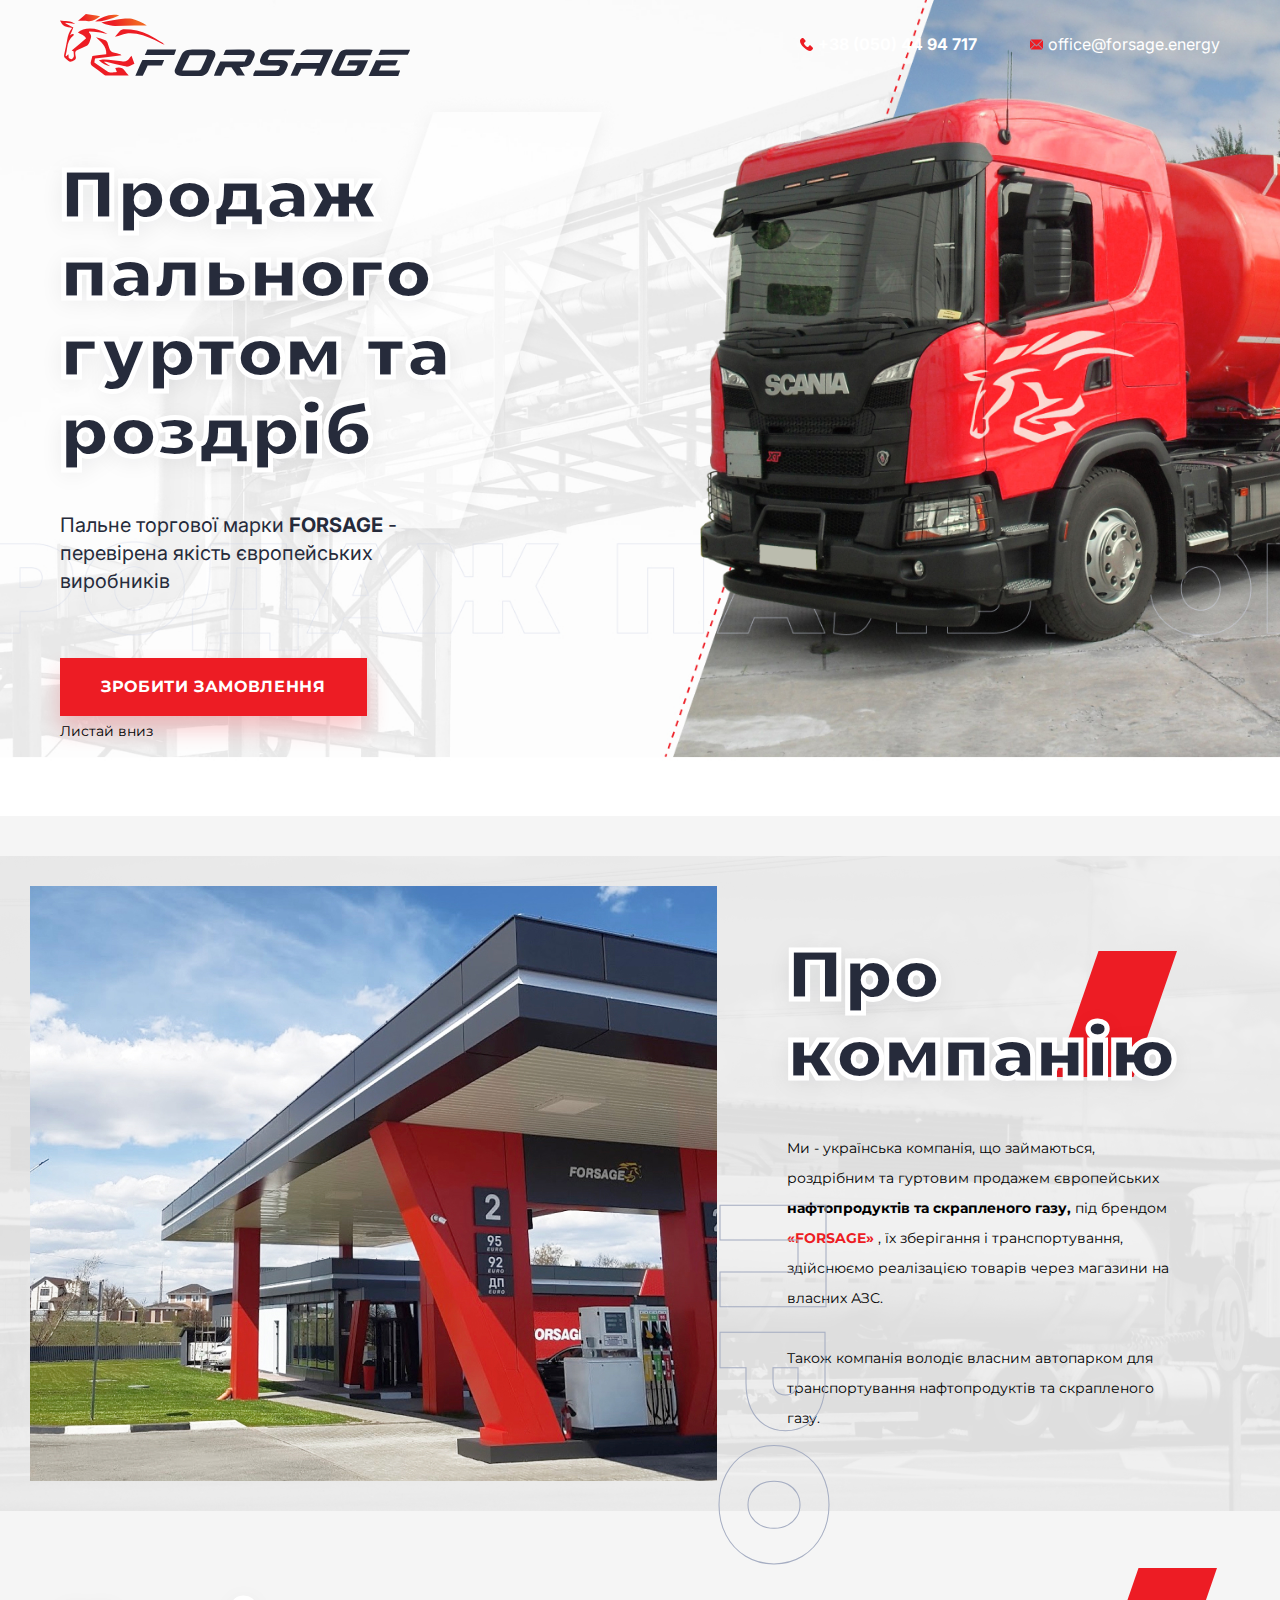
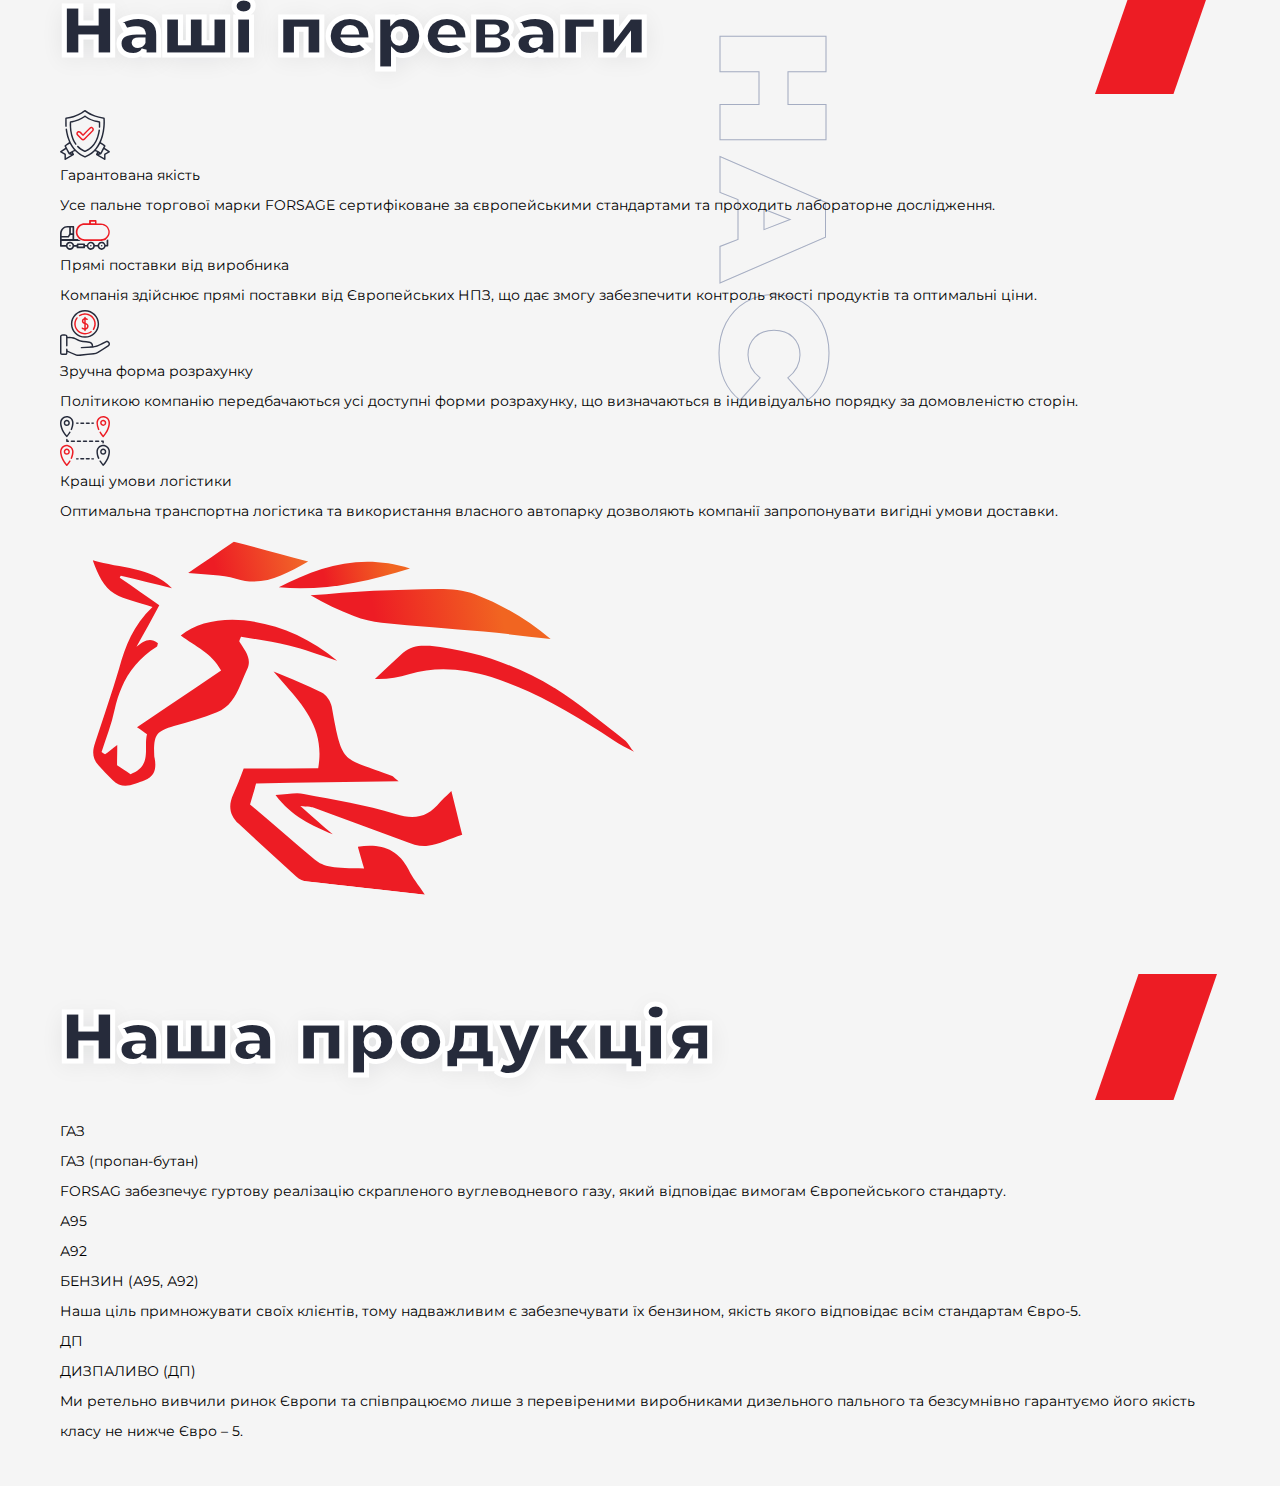
==== preview/index.html @ 4a0c0d61 "git init" ====
<!doctype html>
<html lang="en">
<head>
	<meta charset="UTF-8">
<title>title</title>
<meta name="robots" content="noindex, nofollow">
<meta name="viewport" content="width=device-width, user-scalable=no, initial-scale=1.0, maximum-scale=1.0, minimum-scale=1.0">
<meta http-equiv="X-UA-Compatible" content="ie=edge">
<!-- Chrome, Firefox OS and Opera -->
<meta name="theme-color" content="#000">
<!-- Windows Phone -->
<meta name="msapplication-navbutton-color" content="#000">
<!-- iOS Safari -->
<meta name="apple-mobile-web-app-status-bar-style" content="#000">
<link href="https://fonts.googleapis.com/css2?family=Inter:wght@400;500;700&family=Montserrat:ital,wght@0,300;0,400;0,500;0,600;0,700;0,800;0,900;1,300;1,400;1,500;1,600;1,700;1,800;1,900&display=swap" rel="stylesheet">

<link rel="stylesheet" href="../static/css/slick.min.css">
<link rel="stylesheet" href="../static/css/index.css">

<link rel="shortcut icon" href="../static/images/general/favicon.ico"/>

</head>
<body class="home">
<!--page-wrapper-->
<div class="page-wrapper">
	<header class="header wrapper" id="header">
    <div class="container">
        <div class="header-logo">
            <img src="../static/images/general/logo.svg" alt="logo">
        </div>
        <div class="header-contact">
            <a href="tel:+380504494717" class="header-phone" target="_blank">
                <svg class="icon">
                    <use xlink:href="#ic-phone"></use>
                </svg>
                +38 (050) 44 94 717
            </a>
            <a href="mailto:office@forsage.energy" class="header-email" target="_blank">
                <svg class="icon">
                    <use xlink:href="#ic-email"></use>
                </svg>
                office@forsage.energy
            </a>
        </div>
    </div>
</header>
	<!--page-content-->
	<div class="page-content">
		<section class="hero" style="background-image: url('../static/images/general/hero-bg.jpg')">
			<div class="container">
				<div class="hero-title">
					Продаж пального гуртом
					та роздріб
				</div>
				<div class="hero-text">
					Пальне торгової марки <b>FORSAGE</b> - перевірена якість європейських виробників
				</div>
				<div class="hero-link">
					<a href="#" class="btn-primary">Зробити замовлення</a>
				</div>
				<div class="hero-scroll">
					Листай вниз
				</div>
			</div>
<!--			<div class="hero-line">-->
<!--				<span>Продаж пального гуртом</span>-->
<!--				<span>Продаж пального гуртом</span>-->
<!--			</div>-->
		</section>
		<section class="about">
			<div class="container-fluid">
				<div class="title-section dn-d">Про компанію</div>
				<div class="about-wrap" style="background-image: url('../static/images/general/about-bg.png')">
					<div class="about-media">
						<img src="../static/images/general/about-media.jpg" alt="about">
					</div>
					<div class="about-desc">
						<div class="title-section dn-m">Про компанію</div>
						<div class="about-text">
							Ми - українська компанія, що займаються, роздрібним та гуртовим продажем європейських <b>нафтопродуктів та скрапленого газу,</b> під брендом <b style="color: #ED1C24;">«FORSAGE»</b> , їх зберігання і транспортування, здійснюємо реалізацією товарів через магазини на власних АЗС.
							<br>
							<br>
							Також компанія володіє власним автопарком для транспортування нафтопродуктів та скрапленого газу.
						</div>
					</div>
				</div>
				<div class="bg-text">
					Про нас
				</div>
			</div>
		</section>
		<section class="advantages">
			<div class="container">
				<div class="title-section">Наші переваги</div>
				<div class="advantages-wrap">
					<div class="advantages-item">
						<div class="advantages-item__media">
							<img src="../static/images/general/advantages-1.svg" alt="advantages">
						</div>
						<div class="advantages-item__title">Гарантована якість</div>
						<div class="advantages-item__text">Усе пальне торгової марки FORSAGE сертифіковане за європейськими стандартами та проходить лабораторне дослідження.</div>
					</div>
					<div class="advantages-item">
						<div class="advantages-item__media">
							<img src="../static/images/general/advantages-2.svg" alt="advantages">
						</div>
						<div class="advantages-item__title">Прямі поставки від виробника</div>
						<div class="advantages-item__text">Компанія здійснює прямі поставки від Європейських НПЗ, що дає змогу забезпечити контроль якості продуктів та оптимальні ціни.</div>
					</div>
					<div class="advantages-item">
						<div class="advantages-item__media">
							<img src="../static/images/general/advantages-3.svg" alt="advantages">
						</div>
						<div class="advantages-item__title">Зручна форма розрахунку</div>
						<div class="advantages-item__text">Політикою компанію передбачаються усі доступні форми розрахунку, що визначаються в індивідуально порядку за домовленістю сторін.</div>
					</div>
					<div class="advantages-item">
						<div class="advantages-item__media">
							<img src="../static/images/general/advantages-4.svg" alt="advantages">
						</div>
						<div class="advantages-item__title">Кращі умови логістики</div>
						<div class="advantages-item__text">Оптимальна транспортна логістика та використання власного автопарку дозволяють компанії запропонувати вигідні умови доставки.</div>
					</div>
				</div>
				<div class="advantages-bg">
					<img src="../static/images/general/advantages-bg.svg" alt="advantages">
				</div>
			</div>
		</section>
		<section class="product">
			<div class="container">
				<div class="title-section">
					Наша продукція
				</div>
				<div class="product-wrap">
					<div class="product-item">
						<div class="product-item__media">ГАЗ</div>
						<div class="product-item__title">ГАЗ (пропан-бутан)</div>
						<div class="product-item__text">FORSAG забезпечує гуртову реалізацію скрапленого вуглеводневого газу, який відповідає вимогам Європейського стандарту.</div>
					</div>
					<div class="product-item">
						<div class="product-item__media">
							А95 <br>
							А92
						</div>
						<div class="product-item__title">БЕНЗИН (А95, А92)</div>
						<div class="product-item__text">Наша ціль примножувати своїх клієнтів, тому надважливим є забезпечувати їх бензином, якість якого відповідає всім стандартам Євро-5.</div>
					</div>
					<div class="product-item">
						<div class="product-item__media">ДП</div>
						<div class="product-item__title">ДИЗПАЛИВО (ДП)</div>
						<div class="product-item__text">Ми ретельно вивчили ринок Європи та співпрацюємо лише з перевіреними виробниками дизельного пального та безсумнівно гарантуємо його якість класу не нижче Євро – 5.</div>
					</div>
				</div>
			</div>
		</section>
	</div>
	<!--page-content-->
	<footer class="footer" id="footer"></footer>
</div>
<!--end-page-wrapper-->
<div class="hidden">
    <?xml version="1.0" encoding="utf-8"?><svg xmlns="http://www.w3.org/2000/svg" xmlns:xlink="http://www.w3.org/1999/xlink"><symbol viewBox="0 0 14 11" id="ic-check" xmlns="http://www.w3.org/2000/svg"><path d="M1 6.674L4.238 10 13 1"/></symbol><symbol viewBox="0 0 11 7" id="ic-down-arrow" xmlns="http://www.w3.org/2000/svg"><path d="M1 1l4.5 4.5L10 1"/></symbol><symbol viewBox="0 0 13 13" id="ic-email" xmlns="http://www.w3.org/2000/svg"><path d="M11.857 1.549H1.143c-.176 0-.341.043-.49.114l5.822 5.822L7.779 6.23l4.568-4.568a1.13 1.13 0 00-.49-.114zm1.029.653L8.587 6.5l4.299 4.298a1.15 1.15 0 00.114-.49V2.691c0-.176-.043-.34-.114-.49zm-12.771 0a1.13 1.13 0 00-.115.49v7.616c0 .176.043.34.114.49L4.413 6.5.115 2.202z"/><path d="M8.049 7.038L6.744 8.293a.38.38 0 01-.539 0L4.951 7.038.653 11.336c.149.072.314.115.49.115h10.714c.176 0 .341-.043.49-.115L8.049 7.038z"/></symbol><symbol viewBox="0 0 30 16" id="ic-left" xmlns="http://www.w3.org/2000/svg"><path d="M28.31 9a1 1 0 100-2v2zM.293 7.293a1 1 0 000 1.414l6.364 6.364a1 1 0 001.414-1.414L2.414 8l5.657-5.657A1 1 0 006.657.93L.293 7.293zM28.31 7H1v2h27.31V7z"/></symbol><symbol viewBox="0 0 13 13" id="ic-phone" xmlns="http://www.w3.org/2000/svg"><g clip-path="url(#eclip0_1_409)"><path d="M12.646 9.54l-1.814-1.814c-.648-.648-1.75-.388-2.009.454-.194.583-.842.907-1.425.777-1.296-.324-3.045-2.008-3.37-3.369-.194-.583.195-1.231.778-1.425.843-.26 1.102-1.361.454-2.009L3.446.34c-.519-.454-1.296-.454-1.75 0L.466 1.57C-.767 2.867.594 6.301 3.64 9.346s6.48 4.47 7.775 3.175l1.231-1.231c.454-.518.454-1.296 0-1.75z"/></g><defs><clipPath id="eclip0_1_409"><path d="M0 0h13v13H0z"/></clipPath></defs></symbol><symbol viewBox="0 0 30 16" id="ic-right" xmlns="http://www.w3.org/2000/svg"><path d="M1.69 9a1 1 0 110-2v2zm28.017-1.707a1 1 0 010 1.414l-6.364 6.364a1 1 0 01-1.414-1.414L27.586 8l-5.657-5.657A1 1 0 0123.343.93l6.364 6.364zM1.69 7H29v2H1.69V7z"/></symbol><symbol viewBox="0 0 37 12" id="ic-right-arrow" xmlns="http://www.w3.org/2000/svg"><path d="M1.31 6.75a.75.75 0 010-1.5v1.5zm34.53-1.28a.75.75 0 010 1.06l-4.772 4.773a.75.75 0 11-1.06-1.06L34.25 6l-4.243-4.243a.75.75 0 011.06-1.06l4.774 4.773zM1.31 5.25h34v1.5h-34v-1.5z"/></symbol><symbol viewBox="0 0 28 28" id="ic-search" xmlns="http://www.w3.org/2000/svg"><path d="M12.688 21.875a9.188 9.188 0 100-18.375 9.188 9.188 0 000 18.375zm6.497-2.691L24.5 24.5"/></symbol><symbol viewBox="0 0 18 18" id="ic-star" xmlns="http://www.w3.org/2000/svg"><g clip-path="url(#iclip0_53_10)"><path d="M17.953 6.904a.955.955 0 00-.823-.657l-5.196-.471L9.881.968a.957.957 0 00-1.76 0L6.066 5.776.87 6.247a.958.958 0 00-.544 1.674l3.928 3.444-1.158 5.101A.957.957 0 004.519 17.5L9 14.822l4.48 2.678a.956.956 0 001.424-1.034l-1.158-5.1 3.928-3.445a.958.958 0 00.279-1.017z"/></g><defs><clipPath id="iclip0_53_10"><path d="M0 0h18v18H0z"/></clipPath></defs></symbol></svg>

</div>
<!-- build:js  ../static/js/lib.js -->
    <script type="text/javascript" src="../static/js/jquery.min.js"></script>
    <script type="text/javascript" src="../static/js/aos.min.js"></script>
    <script type="text/javascript" src="../static/js/slick.min.js"></script>

<!-- endbuild -->
<script  type="text/javascript" src="../static/js/common.js"></script>



</body>
</html>
---- static/css/index.css ----
@font-face {
  font-family: 'UniNeue';
  src: url("../fonts/uni-neue/UniNeueRegular.eot");
  src: local("UniNeueRegular"), local("UniNeueRegular"), url("../fonts/uni-neue/UniNeueRegular.eot?#iefix") format("embedded-opentype"), url("../fonts/uni-neue/UniNeueRegular.woff2") format("woff2"), url("../fonts/uni-neue/UniNeueRegular.woff") format("woff"), url("../fonts/uni-neue/UniNeueRegular.ttf") format("truetype");
  font-weight: 500;
  font-style: normal; }

@font-face {
  font-family: 'UniNeue';
  src: url("../fonts/uni-neue/UniNeueBook.eot");
  src: local("UniNeueBook"), local("UniNeueBook"), url("../fonts/uni-neue/UniNeueBook.eot?#iefix") format("embedded-opentype"), url("../fonts/uni-neue/UniNeueBook.woff2") format("woff2"), url("../fonts/uni-neue/UniNeueBook.woff") format("woff"), url("../fonts/uni-neue/UniNeueBook.ttf") format("truetype");
  font-weight: 400;
  font-style: normal; }

@font-face {
  font-family: 'UniNeue';
  src: url("../fonts/uni-neue/UniNeueBold.eot");
  src: local("UniNeueBold"), local("UniNeueBold"), url("../fonts/uni-neue/UniNeueBold.eot?#iefix") format("embedded-opentype"), url("../fonts/uni-neue/UniNeueBold.woff2") format("woff2"), url("../fonts/uni-neue/UniNeueBold.woff") format("woff"), url("../fonts/uni-neue/UniNeueBold.ttf") format("truetype");
  font-weight: 700;
  font-style: normal; }

@font-face {
  font-family: 'Montserrat Black';
  src: url("../fonts/Montserrat/Montserrat-Black.eot");
  src: local("Montserrat"), local("Montserrat"), url("../fonts/Montserrat/Montserrat-Black.eot?#iefix") format("embedded-opentype"), url("../fonts/Montserrat/Montserrat-Black.woff2") format("woff2"), url("../fonts/Montserrat/Montserrat-Black.woff") format("woff"), url("../fonts/Montserrat/Montserrat-Black.ttf") format("truetype");
  font-weight: 900;
  font-style: normal; }

* {
  padding: 0;
  margin: 0; }

*,
*:before,
*:after {
  -webkit-box-sizing: border-box;
  -moz-box-sizing: border-box;
  box-sizing: border-box; }

html {
  height: 100%;
  -ms-overflow-style: scrollbar; }

body {
  height: 100vh; }
  body.scroll {
    overflow: hidden; }

.page-wrapper {
  display: flex;
  min-height: 100vh;
  flex-direction: column; }

.page-content {
  flex: 1; }

html,
body {
  height: 100%; }
  @media screen and (min-width: 1200px) {
    html,
    body {
      font-size: 16px; } }
  @media screen and (min-width: 992px) {
    html,
    body {
      font-size: 14px; } }
  @media screen and (min-width: 768px) {
    html,
    body {
      font-size: 12px; } }

.page-wrapper {
  font-size: 14px; }

.wrapper {
  display: flex;
  flex-direction: column; }

section.wrapper {
  max-width: 1440px;
  margin: 0 auto; }

.container {
  flex: 1 0 auto;
  z-index: 10; }
  @media screen and (max-width: 992px) {
    .container {
      width: 100%;
      max-width: 100%; } }

.footer {
  flex: 0 0 auto; }

@media screen and (-ms-high-contrast: active), (-ms-high-contrast: none) {
  .page-wrapper {
    display: block;
    min-height: 100vh;
    flex-direction: column; } }

@-moz-document url-prefix() {
  .wrapper {
    height: auto; }
  html,
  body {
    height: auto; }
  input[type=number] {
    padding: 5px !important; } }

.flex {
  display: flex; }

.static-header {
  width: 100%;
  height: 100%;
  object-fit: contain; }

ul {
  padding: 0;
  list-style: none; }

button {
  cursor: pointer;
  border: 0;
  outline: none; }

a {
  display: inline-block;
  text-decoration: none; }

body {
  display: flex;
  flex-direction: column;
  height: 100%;
  font-style: normal;
  font-weight: 400;
  font-size: 16px;
  line-height: 30px;
  font-family: "Montserrat", sans-serif;
  -webkit-overflow-scrolling: touch;
  -ms-overflow-style: -ms-autohiding-scrollbar;
  overflow-x: hidden;
  background: #F5F5F5; }

.container {
  width: 100%;
  padding-right: 20px;
  padding-left: 20px;
  margin-right: auto;
  margin-left: auto; }

@media (min-width: 992px) {
  .container {
    max-width: 100%; } }

@media (min-width: 1230px) {
  .container {
    max-width: 1200px; } }

@media (min-width: 1440px) {
  .container {
    max-width: 1200px;
    padding-right: 0;
    padding-left: 0; } }

h1, h2, h3, h4, h5, h6 {
  font-family: "Montserrat", sans-serif; }

h1 {
  font-size: 42px;
  line-height: 42px; }

h2 {
  font-size: 42px;
  line-height: 42px; }

h3 {
  font-size: 18px;
  line-height: 26px; }

h4 {
  font-size: 16px;
  line-height: 28px; }

h5 {
  font-size: 16px;
  line-height: 26px; }

h6 {
  font-size: 14px;
  line-height: 21px; }

p {
  font-size: 14px;
  line-height: 23px; }

img {
  display: block;
  font-size: 12px;
  line-height: 14px; }

section {
  position: relative;
  padding: 40px 0;
  z-index: 1; }

.row.min {
  margin-left: -5px;
  margin-right: -5px; }

.row.min > div[class^="col-"] {
  padding-left: 5px;
  padding-right: 5px; }

.overflow {
  overflow: hidden !important; }

.hidden {
  display: none !important; }

.text-center {
  text-align: center; }

.text-right {
  text-align: right; }

.clearfix:after {
  content: '';
  display: block;
  clear: both; }

.icon {
  width: 20px;
  height: 20px; }

a,
button,
input,
select,
textarea,
span,
.icon {
  transition: all 150ms ease; }

button {
  cursor: pointer; }

input, textarea {
  -webkit-appearance: none;
  -moz-appearance: none;
  appearance: none; }

textarea {
  display: inline-block;
  font-family: "Montserrat", sans-serif;
  font-weight: 400;
  font-style: normal;
  font-size: 13px;
  line-height: 18px;
  color: #1E1E1E;
  padding: 15px;
  width: 100%;
  background: #FFFFFF;
  border: 1px solid #E2E2E2;
  border-radius: 4px;
  text-overflow: ellipsis;
  outline: none;
  height: 120px;
  resize: none; }

input {
  display: inline-block;
  font-family: "Montserrat", sans-serif;
  font-weight: 400;
  font-style: normal;
  font-size: 13px;
  line-height: 18px;
  color: #1E1E1E;
  padding: 15px;
  width: 100%;
  background: #FFFFFF;
  border: 1px solid #E2E2E2;
  border-radius: 4px;
  text-overflow: ellipsis;
  outline: none; }

.btn-primary {
  font-family: "Montserrat", sans-serif;
  font-weight: 700;
  font-size: 16px;
  line-height: 16px;
  text-align: center;
  letter-spacing: 0.04em;
  text-transform: uppercase;
  padding: 20px 40px;
  border: 1px solid #ED1C24;
  background: #ED1C24;
  box-shadow: 0px 13px 22px rgba(237, 28, 36, 0.24);
  color: #FFFFFF; }
  .btn-primary:hover {
    background: #ffffff;
    color: #ED1C24; }

.btn-secondary {
  font-family: "Montserrat", sans-serif;
  font-style: normal;
  font-weight: 700;
  font-size: 16px;
  line-height: 18px;
  text-align: center;
  color: #FF7B0F;
  padding: 18px 53px;
  background: #FFFFFF;
  border: 1px solid #FF7B01;
  border-radius: 6px; }
  .btn-secondary:hover {
    background: #FF7B0F;
    color: #ffffff; }

.title-section {
  font-family: "Montserrat Black";
  font-style: normal;
  font-weight: 900;
  font-size: 70px;
  line-height: 79px;
  margin-bottom: 40px;
  -webkit-text-stroke: 5px #fff;
  letter-spacing: 0.01em;
  color: #262B3B;
  position: relative;
  text-shadow: 0px 4px 24px rgba(16, 21, 38, 0.09);
  z-index: 1; }
  .title-section:after {
    position: absolute;
    content: '';
    top: 50%;
    margin-top: -63px;
    right: 0;
    z-index: -1;
    background-image: url("data:image/svg+xml,%3Csvg xmlns='http://www.w3.org/2000/svg' width='122' height='126' viewBox='0 0 122 126' fill='none'%3E%3Cpath d='M43.5138 0H122L78.4862 126H0L43.5138 0Z' fill='%23ED1C24'/%3E%3C/svg%3E");
    background-size: contain;
    background-repeat: no-repeat;
    background-position: center;
    width: 128px;
    height: 126px; }
  .title-section h2 {
    font-size: inherit;
    line-height: inherit;
    color: #1E1E1E; }
  .title-section span {
    color: #FF7B0F; }
  .title-section.title-section__white {
    color: #ffffff; }

.subtitle-section {
  text-align: center;
  font-weight: 400;
  font-size: 22px;
  line-height: 36px;
  color: #1E1E1E; }
  .subtitle-section.subtitle-section__white {
    color: #ffffff; }

.text-section {
  font-weight: 400;
  font-size: 16px;
  line-height: 27px;
  color: #2F2F2F; }
  .text-section p {
    font-weight: 400;
    font-size: 18px;
    line-height: 36px;
    margin-bottom: 10px; }
  .text-section a {
    font-weight: 700;
    font-size: 18px;
    line-height: 36px;
    color: #FF7B0F;
    text-decoration: underline 1px dashed #FF7B0F; }
  .text-section ul {
    margin-top: 18px;
    margin-bottom: 20px; }
    .text-section ul li {
      font-weight: 700;
      font-size: 18px;
      line-height: 36px;
      padding-left: 57px;
      color: #2C2C2C;
      margin-bottom: 13px;
      position: relative; }
      .text-section ul li:before {
        position: absolute;
        content: '';
        left: 0;
        top: 0;
        width: 39px;
        height: 39px;
        border-radius: 50%;
        background-image: url("data:image/svg+xml,%3Csvg width='14' height='11' viewBox='0 0 14 11' fill='none' xmlns='http://www.w3.org/2000/svg'%3E%3Cpath d='M1 6.67391L4.2381 10L13 1' stroke='white' stroke-width='2' stroke-linecap='round' stroke-linejoin='round'/%3E%3C/svg%3E%0A");
        background-size: 11px;
        background-repeat: no-repeat;
        background-position: center;
        background-color: #FF7B0F; }
  .text-section h3 {
    font-weight: 700;
    font-size: 24px;
    line-height: 30px;
    color: #2C2C2C; }

ol {
  list-style: none;
  counter-reset: item; }
  ol li {
    font-weight: 700;
    font-size: 16px;
    line-height: 36px;
    color: #1E1E1E;
    padding-left: 48px;
    position: relative;
    counter-increment: item; }
    ol li:before {
      position: absolute;
      top: 50%;
      margin-top: -15px;
      left: 0;
      content: counter(item);
      width: 31px;
      height: 31px;
      display: flex;
      justify-content: center;
      align-items: center;
      flex-direction: column;
      border-radius: 50%;
      color: #ffffff;
      background: #FF7B0F;
      font-weight: 700;
      font-size: 16px;
      line-height: 16px; }

.tab-item {
  visibility: hidden;
  position: absolute;
  left: -9999px;
  top: -9999px;
  margin-top: 50px;
  opacity: 0;
  transition: margin-top 0.7s ease, opacity 0.4s ease; }
  .tab-item.active {
    visibility: visible;
    position: relative;
    left: 0;
    top: 0;
    margin-top: 0;
    opacity: 1; }

@media screen and (max-width: 1200px) {
  html {
    font-size: calc((100vw / 12) / 10); } }

@media screen and (max-width: 992px) {
  html {
    font-size: calc((100vw / 12) / 10); } }

.hero-test-text {
  font-size: 1.4rem;
  line-height: 1.2; }

@media screen and (min-width: 992px) {
  .dn-d {
    display: none; } }

.dn-m {
  display: none; }
  @media screen and (min-width: 992px) {
    .dn-m {
      display: block; } }

.header {
  position: absolute;
  left: 0;
  right: 0;
  margin: 0 auto;
  padding: 12px 0; }
  .header .container {
    display: flex;
    justify-content: space-between;
    align-items: center; }
  .header-contact {
    display: flex;
    flex-wrap: wrap; }
    .header-contact a {
      font-family: "Inter", sans-serif;
      font-style: normal;
      font-weight: 700;
      font-size: 16px;
      line-height: 19px;
      color: #ffffff;
      margin-left: 53px;
      display: flex;
      align-items: center; }
      .header-contact a .icon {
        width: 13px;
        height: 13px;
        fill: #ED1C24;
        margin-right: 5px; }
      .header-contact a:first-of-type {
        margin-left: 0; }
      .header-contact a.header-email {
        font-weight: 400; }

.footer {
  background: #ffffff; }
  .footer .container {
    display: flex;
    justify-content: space-between;
    flex-wrap: wrap;
    align-items: flex-start; }
  .footer-top {
    padding: 38px 0 42px; }
  .footer-logo {
    display: flex; }
    .footer-logo__text {
      margin-left: 25px;
      padding-left: 13px;
      padding-top: 8px;
      font-weight: 500;
      font-size: 14px;
      line-height: 20px;
      color: #2C2C2C;
      border-left: 1px solid #E2E2E2;
      display: flex;
      align-items: center; }
      .footer-logo__text span {
        display: inline-block;
        max-width: 150px; }
  .footer-service-nav {
    max-width: 340px;
    padding-top: 10px;
    border-right: 1px solid #E2E2E2; }
    .footer-service-nav ul {
      display: flex;
      flex-wrap: wrap; }
    .footer-service-nav li {
      width: 50%;
      line-height: 1;
      margin-bottom: 10px; }
    .footer-service-nav a {
      font-weight: 700;
      font-size: 14px;
      line-height: 20px;
      color: #2C2C2C; }
  .footer-nav {
    max-width: 200px; }
    .footer-nav ul {
      display: flex;
      flex-wrap: wrap; }
    .footer-nav li {
      width: 50%; }
    .footer-nav a {
      font-weight: 500;
      font-size: 14px;
      line-height: 20px;
      color: #2C2C2C; }
  .footer-bottom {
    border-top: 1px solid #E2E2E2;
    padding: 20px 0 25px; }
    .footer-bottom a {
      font-weight: 400;
      font-size: 13px;
      line-height: 18px;
      color: #818181; }

.popup {
  position: fixed;
  display: flex;
  width: 100%;
  height: 100vh;
  flex-direction: column;
  justify-content: center;
  left: -150%;
  visibility: hidden;
  transition: all ease 300ms;
  z-index: -1;
  text-align: center; }
  .popup.active {
    top: 0;
    left: 0;
    opacity: 1;
    visibility: visible;
    z-index: 150; }
  .popup-wrap {
    position: relative;
    max-width: 400px;
    width: 100%;
    text-align: left;
    background: #ffffff;
    margin: 0 auto;
    padding: 15px;
    z-index: 121;
    height: auto;
    border-radius: 10px;
    box-shadow: 0px 0px 32.9374px rgba(0, 50, 111, 0.1); }
  .popup-close {
    position: absolute;
    right: 5px;
    top: 5px;
    cursor: pointer;
    width: 24px;
    height: 24px; }
    .popup-close:before, .popup-close:after {
      position: absolute;
      content: '';
      top: 50%;
      margin-top: -1px;
      left: 0;
      width: 100%;
      height: 1px;
      background: #FF7B0F; }
    .popup-close:before {
      transform: rotate(45deg); }
    .popup-close:after {
      transform: rotate(-45deg); }
  .popup-title {
    font-size: 30px;
    line-height: 34px;
    font-weight: 700;
    color: #1E1E1E;
    margin-bottom: 10px;
    text-align: center; }
    .popup-title span {
      color: #FF7B0F; }
  .popup-subtitle {
    font-size: 20px;
    line-height: 26px;
    font-weight: 400;
    color: #1E1E1E;
    margin-bottom: 20px;
    text-align: center; }
  .popup-form {
    max-width: 420px;
    width: 100%;
    position: relative;
    z-index: 2; }
    .popup-form label {
      font-weight: 700;
      font-size: 14px;
      line-height: 19px;
      color: #1E1E1E;
      display: block;
      text-align: left;
      margin-bottom: 10px; }
    .popup-form input, .popup-form textarea {
      margin-bottom: 20px; }
    .popup-form__bottom {
      display: flex;
      align-items: center;
      justify-content: space-between; }
    .popup-form .btn-primary {
      width: 100%;
      max-width: 190px; }
    .popup-form .politic {
      max-width: 145px;
      font-weight: 400;
      font-size: 10px;
      line-height: 14px;
      color: #1E1E1E; }
      .popup-form .politic a {
        font-weight: 400;
        font-size: 10px;
        line-height: 14px;
        color: #FF7B0F; }
  .popup-overlay {
    position: fixed;
    z-index: -1;
    top: 0;
    left: 0;
    width: 100%;
    height: 100%;
    background: rgba(0, 0, 0, 0.6); }

.hero {
  padding: 155px 0 70px;
  background-size: cover; }
  .hero-title {
    font-family: "Montserrat Black";
    font-style: normal;
    font-weight: 900;
    font-size: 70px;
    line-height: 79px;
    letter-spacing: 0.01em;
    color: #262B3B;
    -webkit-text-stroke: 5px #fff;
    text-shadow: 0px 4px 24px rgba(16, 21, 38, 0.09);
    max-width: 495px;
    margin-bottom: 40px; }
  .hero-text {
    max-width: 343px;
    font-family: "Inter", sans-serif;
    font-style: normal;
    font-weight: 400;
    font-size: 20px;
    line-height: 28px;
    color: #262B3B;
    margin-bottom: 63px; }

.container-fluid {
  max-width: 1544px;
  margin: 0 auto;
  width: 100%; }

.bg-text {
  position: absolute;
  color: transparent;
  font-family: "Montserrat Black";
  font-style: normal;
  font-weight: 900;
  font-size: 150px;
  line-height: 183px;
  letter-spacing: 0.05em;
  text-transform: uppercase;
  -webkit-text-stroke: 1px #A5ADC2;
  transform: rotate(90deg); }

.about-wrap {
  display: flex;
  align-items: center;
  padding: 30px; }

.about-desc {
  padding: 0 70px; }

.about .bg-text {
  right: 100px; }

@media screen and (max-width: 1600px) {
  .question-media {
    max-width: 515px;
    right: -100px;
    background-size: contain; }
    .question-media img {
      max-width: 500px; } }

@media screen and (max-width: 1440px) {
  .question-media {
    right: 0;
    left: 0;
    margin: 0 auto;
    max-width: 400px; }
    .question-media img {
      max-width: 400px; }
  .question-form {
    margin: 0 0 0 auto; } }

@media screen and (max-width: 1230px) {
  .page-content {
    padding-top: 196px; }
  .team-slider .slick-list, .reviews-slider .slick-list, .work-slider .slick-list {
    margin: 0 -15px 0; }
  .header-form {
    width: 260px; }
  .header-bottom .sub-nav {
    top: 196px; }
  .header-bottom li {
    width: auto;
    max-width: 100%;
    margin-right: 10px; }
    .header-bottom li:last-of-type {
      margin-right: 0;
      max-width: 100px; }
  .header-bottom a img {
    width: 30px; }
  .header-bottom a span {
    width: calc(100% - 30px);
    margin-left: 5px; }
  .hero-media {
    top: 100px;
    max-width: 400px;
    background-size: 400px;
    right: 0; }
    .hero-media img {
      max-width: 400px; }
  .service-item__title {
    font-size: 18px; }
  .banner-wrap {
    padding: 30px 0 40px 30px; }
  .banner-media {
    width: 100%;
    max-width: 380px;
    background-size: 380px; }
    .banner-media img {
      max-width: 290px; }
  .information-item__media {
    width: 40%; }
  .information-item__desc {
    width: calc(60% - 15px);
    max-width: 60%; }
  .advantages-item {
    padding: 20px; }
  .numbers-inner__title {
    padding: 10px; }
  .numbers-item {
    max-width: 50%;
    padding: 10px; }
    .numbers-item:nth-of-type(2) {
      margin: 0; }
    .numbers-item__title {
      width: calc(100% - 80px); }
    .numbers-item__number {
      height: 80px;
      width: 80px;
      font-size: 20px; }
  .banner.banner-second .banner-wrap {
    padding: 30px 0 40px 30px; }
  .banner.banner-second .banner-media {
    border-bottom-right-radius: 10px;
    border-top-right-radius: 10px; }
  .banner.banner-second .banner-form {
    max-width: 470px; }
    .banner.banner-second .banner-form form label {
      max-width: 220px; }
  .question-desc {
    padding-top: 0; }
  .question .title-section {
    font-size: 36px;
    line-height: 46px; }
  .question-form .politic {
    width: 100%;
    max-width: 100%; }
  .question-form__bottom {
    flex-direction: column;
    align-items: flex-start; }
    .question-form__bottom .btn-primary {
      margin-bottom: 10px; }
  .hero-form form label {
    max-width: calc(100% - 240px); }
  .hero-price span {
    font-size: 16px;
    line-height: 24px; }
  .hero-price button {
    font-size: 14px;
    line-height: 18px; }
  .hero-bottom__list {
    flex-wrap: wrap; }
  .hero-bottom__item {
    width: 50%;
    align-items: center;
    margin: 0 0 10px;
    padding: 10px;
    box-sizing: border-box; } }

@media screen and (max-width: 992px) {
  .header-bottom .sub-nav__media {
    display: none; }
  .header-bottom .sub-nav {
    box-shadow: none; }
  .header-bottom a:after {
    bottom: -5px; }
  .services-info, .services-gallery {
    padding: 50px 0; }
  .popular {
    padding: 50px 0; }
    .popular-wrap {
      padding: 15px; }
  .hero {
    padding: 0 0 50px; }
    .hero-media {
      display: none; }
    .hero-desc {
      max-width: 100%;
      width: 100%;
      min-height: auto;
      margin-bottom: 30px;
      padding-top: 50px; }
    .hero-info {
      max-width: 100%; }
    .hero-title {
      font-size: 30px;
      line-height: 36px; }
  .header-logo {
    margin-right: 10px;
    width: 140px; }
    .header-logo a {
      width: 100%; }
      .header-logo a img {
        width: 100%; }
  .header-social {
    width: 100%;
    max-width: 130px;
    padding-right: 0; }
    .header-social__phone {
      font-size: 14px;
      line-height: 14px;
      padding-right: 0; }
      .header-social__phone a {
        font-size: 14px;
        line-height: 16px; }
        .header-social__phone a b {
          font-size: 14px;
          line-height: 16px; }
    .header-social__messenger {
      display: none; }
  .header {
    display: grid; }
    .header-top {
      grid-area: 3 / 1 / 4 / 2; }
    .header-cennter {
      grid-area: 1 / 1 / 2 / 2; }
    .header-bottom {
      grid-area: 2 / 1 / 3 / 2; }
    .header-logo {
      margin-right: 20px; }
      .header-logo__text {
        display: none; }
    .header-top {
      z-index: -1;
      opacity: 0;
      width: 100%;
      visibility: hidden;
      left: -100%;
      transition: left ease 300ms;
      position: absolute; }
      .header-top .container {
        align-items: center; }
    .header-nav ul {
      flex-direction: column; }
    .header-nav li {
      margin: 0 0 10px;
      line-height: 1; }
      .header-nav li:first-of-type {
        margin: 0 0 10px; }
      .header-nav li:after {
        display: none; }
    .header-nav a {
      display: inline-flex; }
    .header-bottom {
      border-top: 0;
      position: absolute;
      padding-bottom: 30px;
      width: 100%;
      z-index: -1;
      opacity: 0;
      visibility: hidden;
      left: -100%;
      transition: left ease 300ms; }
      .header-bottom ul {
        flex-direction: column; }
      .header-bottom li {
        margin: 0 0 10px;
        position: relative; }
        .header-bottom li:last-of-type {
          width: 100%;
          max-width: 100%; }
        .header-bottom li.active:before {
          transform: rotate(135deg); }
        .header-bottom li:before {
          position: absolute;
          content: '';
          right: 7px;
          top: 20px;
          margin-top: -7px;
          width: 14px;
          height: 14px;
          transform: rotate(-45deg);
          border-bottom: 1px solid #2F2F2F;
          border-left: 1px solid #2F2F2F; }
        .header-bottom li ul li:before {
          display: none; }
      .header-bottom a {
        display: inline-flex; }
        .header-bottom a img {
          width: 40px; }
      .header-bottom .header-social {
        display: flex;
        width: 270px; }
      .header-bottom .sub-nav {
        opacity: 1;
        visibility: visible;
        z-index: 1;
        position: relative;
        max-height: 100%;
        padding: 0;
        top: 0;
        background: transparent;
        display: none; }
    .header-btn {
      display: block; }
    .header-center {
      box-shadow: 0px 4px 10px rgba(0, 0, 0, 0.03); }
      .header-center .header-form {
        display: none; }
    .header-form {
      margin: 0 auto; }
    .header.active {
      position: fixed;
      overflow: auto;
      top: 0;
      background: #ffffff;
      width: 100%;
      height: 100vh;
      z-index: 100; }
      .header.active .header-center .container {
        padding-bottom: 20px;
        border-bottom: 1px solid #E2E2E2; }
      .header.active .header-bottom,
      .header.active .header-top {
        position: relative;
        z-index: 2;
        opacity: 1;
        visibility: visible;
        left: 0; }
  .page-content {
    padding-top: 68px; }
  .title-section {
    font-size: 36px;
    line-height: 46px; }
  .subtitle-section {
    font-size: 18px;
    line-height: 36px; }
  .text-section {
    font-size: 16px;
    line-height: 28px; }
    .text-section p {
      font-size: 16px;
      line-height: 28px; }
    .text-section ul li {
      font-size: 16px;
      line-height: 28px;
      padding-left: 40px;
      margin-bottom: 8px; }
      .text-section ul li:before, .text-section ul li:after {
        width: 29px;
        height: 29px; }
  ol li {
    font-size: 16px;
    line-height: 18px;
    padding-left: 35px;
    margin-bottom: 10px; }
    ol li:before {
      width: 25px;
      height: 25px;
      font-size: 14px;
      line-height: 14px;
      margin-top: -12px; }
  .hero-bottom {
    position: relative;
    bottom: 0; }
  .service {
    padding: 50px 0; }
    .service-item {
      width: calc(33.3333% - 30px); }
      .service-item__title {
        min-height: 48px; }
  .how_work {
    padding: 50px 0 20px; }
    .how_work-item {
      width: calc(50% - 30px); }
  .price {
    padding: 50px 0; }
    .price-table thead th {
      padding: 0 15px; }
    .price-table tbody td {
      padding: 0 15px; }
    .price-table tr {
      height: 50px; }
    .price-table__btn {
      padding: 10px 0; }
    .price-table__inner {
      max-height: 450px; }
  .banner {
    padding: 50px 0; }
    .banner-desc {
      width: 50%; }
    .banner-title {
      font-size: 30px;
      line-height: 36px; }
    .banner-text {
      font-size: 16px;
      line-height: 30px; }
      .banner-text a {
        font-size: 20px;
        line-height: 1;
        display: block;
        margin-left: 0; }
        .banner-text a b {
          font-size: 22px;
          line-height: 1; }
    .banner-messenger ul {
      flex-direction: column; }
    .banner-messenger li {
      margin-bottom: 10px; }
    .banner-messenger a img {
      width: 30px; }
  .information {
    padding: 50px 0; }
    .information-item {
      margin-bottom: 30px; }
      .information-item__desc {
        padding-top: 0; }
      .information-item__text ol li {
        margin-bottom: 10px; }
  .advantages {
    padding: 50px 0; }
    .advantages-item {
      padding: 20px;
      width: calc(50% - 30px); }
  .about {
    padding: 50px 0; }
  .numbers {
    padding: 50px 0; }
    .numbers .title-section {
      margin-bottom: 20px; }
    .numbers-inner {
      width: calc(100% - 30px); }
    .numbers-item__title {
      max-width: 50%; }
  .team {
    padding: 50px 0; }
  .banner.banner-second .banner-media {
    z-index: 1;
    width: 40%;
    max-width: 380px;
    background-size: 380px; }
    .banner.banner-second .banner-media img {
      right: 0; }
  .banner.banner-second .banner-title {
    line-height: 34px; }
  .banner.banner-second .banner-desc {
    position: relative;
    z-index: 2;
    max-width: 550px;
    width: 100%; }
  .banner.banner-second .banner-text {
    max-width: 440px; }
  .company, .work {
    padding: 50px 0; }
  .location {
    padding: 50px 0; }
    .location-wrap {
      padding: 15px; }
    .location-title {
      font-size: 28px;
      line-height: 34px; }
    .location-list li {
      font-size: 16px;
      line-height: 30px;
      margin: 0 10px 10px; }
  .reviews {
    padding: 0; }
    .reviews-item {
      padding: 15px; }
  .faq {
    padding: 35px 0 50px; }
    .faq-item.active .faq-item__title {
      padding: 15px; }
    .faq-item__title {
      padding: 15px; }
    .faq-item__text {
      padding: 0 15px 15px; }
  .question {
    padding: 50px 0; }
    .question-media {
      display: none; }
    .question-desc {
      width: 50%; }
    .question-form {
      padding: 15px;
      width: 50%; }
      .question-form input, .question-form textarea {
        margin-bottom: 10px; }
    .question .text-section {
      font-size: 16px;
      line-height: 28px; }
    .question-call span {
      font-size: 16px;
      line-height: 28px; }
    .question-call a {
      font-size: 18px;
      line-height: 24px; }
      .question-call a b {
        font-size: 20px;
        line-height: 24px; }
    .question-email a {
      font-size: 16px;
      line-height: 20px; }
  .footer-logo__text {
    display: none; }
  .footer-service-nav {
    max-width: 280px; }
  .contact-wrap {
    margin-bottom: 20px; }
  .contact-item {
    padding: 15px; }
    .contact-item__title {
      margin-bottom: 10px; }
    .contact-item__text {
      font-size: 16px;
      line-height: 18px; }
      .contact-item__text a {
        font-size: 16px;
        line-height: 18px; }
  .contact-map, .contact .map {
    height: 400px; } }

@media screen and (max-width: 768px) {
  .contact-item {
    width: calc(50% - 30px); }
  .hero-info {
    flex-wrap: wrap;
    margin-bottom: 0; }
  .hero-item {
    width: calc(100% - 20px);
    margin-bottom: 15px; }
  .hero-form form {
    flex-wrap: wrap; }
    .hero-form form label {
      width: 100%;
      max-width: 100%;
      margin-bottom: 10px; }
  .hero-bottom {
    padding: 20px; }
  .hero-price {
    flex-wrap: wrap; }
    .hero-price span {
      max-width: 100%;
      width: 100%;
      margin-bottom: 10px; }
  .footer-logo {
    width: 100%;
    margin-bottom: 10px; }
  .question .title-section {
    font-size: 28px;
    line-height: 34px; }
  .question .container {
    flex-wrap: wrap; }
  .question-desc {
    width: 100%;
    max-width: 100%;
    margin-bottom: 15px; }
  .question-form {
    margin: 0 auto;
    width: 100%; }
  .banner.banner-second .banner-wrap {
    padding: 20px; }
  .banner.banner-second .banner-desc {
    max-width: 100%; }
  .banner.banner-second .banner-title {
    max-width: 100%; }
  .banner.banner-second .banner-info {
    max-width: 100%; }
  .banner.banner-second .banner-text {
    flex-wrap: wrap; }
  .title-section {
    font-size: 30px;
    line-height: 36px; }
  .service-item {
    width: calc(50% - 30px); }
    .service-item__title {
      font-size: 16px;
      line-height: 20px; }
  .btn-secondary {
    padding: 14px 10px;
    line-height: 20px; }
  .price-table__inner {
    max-height: 460px;
    width: 100%;
    overflow-x: scroll; }
    .price-table__inner.active {
      overflow: auto; }
  .price-table table {
    width: 760px; }
  .banner-title {
    font-size: 28px;
    line-height: 34px; }
  .banner-wrap {
    padding: 20px; }
  .banner-desc {
    width: 100%; }
  .banner-media {
    display: none; }
  .banner-messenger ul {
    flex-direction: row;
    flex-wrap: wrap; }
  .information {
    padding: 50px 0; }
    .information-item {
      margin-bottom: 30px; }
      .information-item__desc {
        width: 100%;
        max-width: 100%;
        margin-bottom: 30px; }
      .information-item__media {
        width: 100%;
        max-width: 480px; }
      .information-item:nth-of-type(2n) {
        flex-direction: column; }
      .information-item:nth-of-type(2n+1) {
        flex-direction: column; }
  .advantages-item {
    width: calc(100% - 30px); }
  .reviews-page .reviews-item {
    padding: 15px;
    flex-direction: column; }
  .reviews-page .reviews-item__desc {
    width: 100%;
    padding-left: 0;
    border-left: 0; } }

@media screen and (max-width: 576px) {
  .contact-item {
    width: calc(100% - 30px); }
  .hero-bottom__item {
    width: 100%; }
  .footer-service-nav {
    width: 100%;
    max-width: 100%;
    margin-bottom: 15px;
    border-right: 0;
    border-bottom: 1px solid #E2E2E2; }
  .footer-nav {
    width: 100%;
    max-width: 100%; }
  .footer-bottom .container {
    flex-direction: column;
    text-align: center; }
  .title-section {
    font-size: 28px;
    line-height: 34px; }
  .how_work-item {
    width: calc(100% - 30px); }
  .team-nav {
    top: auto;
    bottom: -270px;
    z-index: 2;
    width: 100%; }
  .work-nav {
    top: auto;
    bottom: -230px;
    z-index: 2;
    width: 100%; }
  .reviews-nav {
    top: 10px; }
  .faq-item__title span {
    width: calc(100% - 30px); }
  .header-form {
    display: none; } }

@media screen and (max-width: 480px) {
  .header-top .container {
    flex-direction: column;
    align-items: flex-start; }
  .header-call {
    margin-bottom: 30px; }
  .faq-item__title {
    font-size: 16px;
    line-height: 24px; }
  .reviews .title-section {
    width: calc(100% - 80px); }
  .banner.banner-second .banner-form form {
    flex-direction: column; }
    .banner.banner-second .banner-form form label {
      max-width: 100%;
      display: block;
      margin-bottom: 15px; }
    .banner.banner-second .banner-form form input {
      width: 100%; }
  .service-wrap {
    justify-content: center; }
  .service-item {
    max-width: 400px;
    width: calc(100% - 30px); }
  .numbers-inner__title {
    font-size: 18px;
    line-height: 26px; }
  .numbers-item {
    width: 100%;
    max-width: 100%; } }
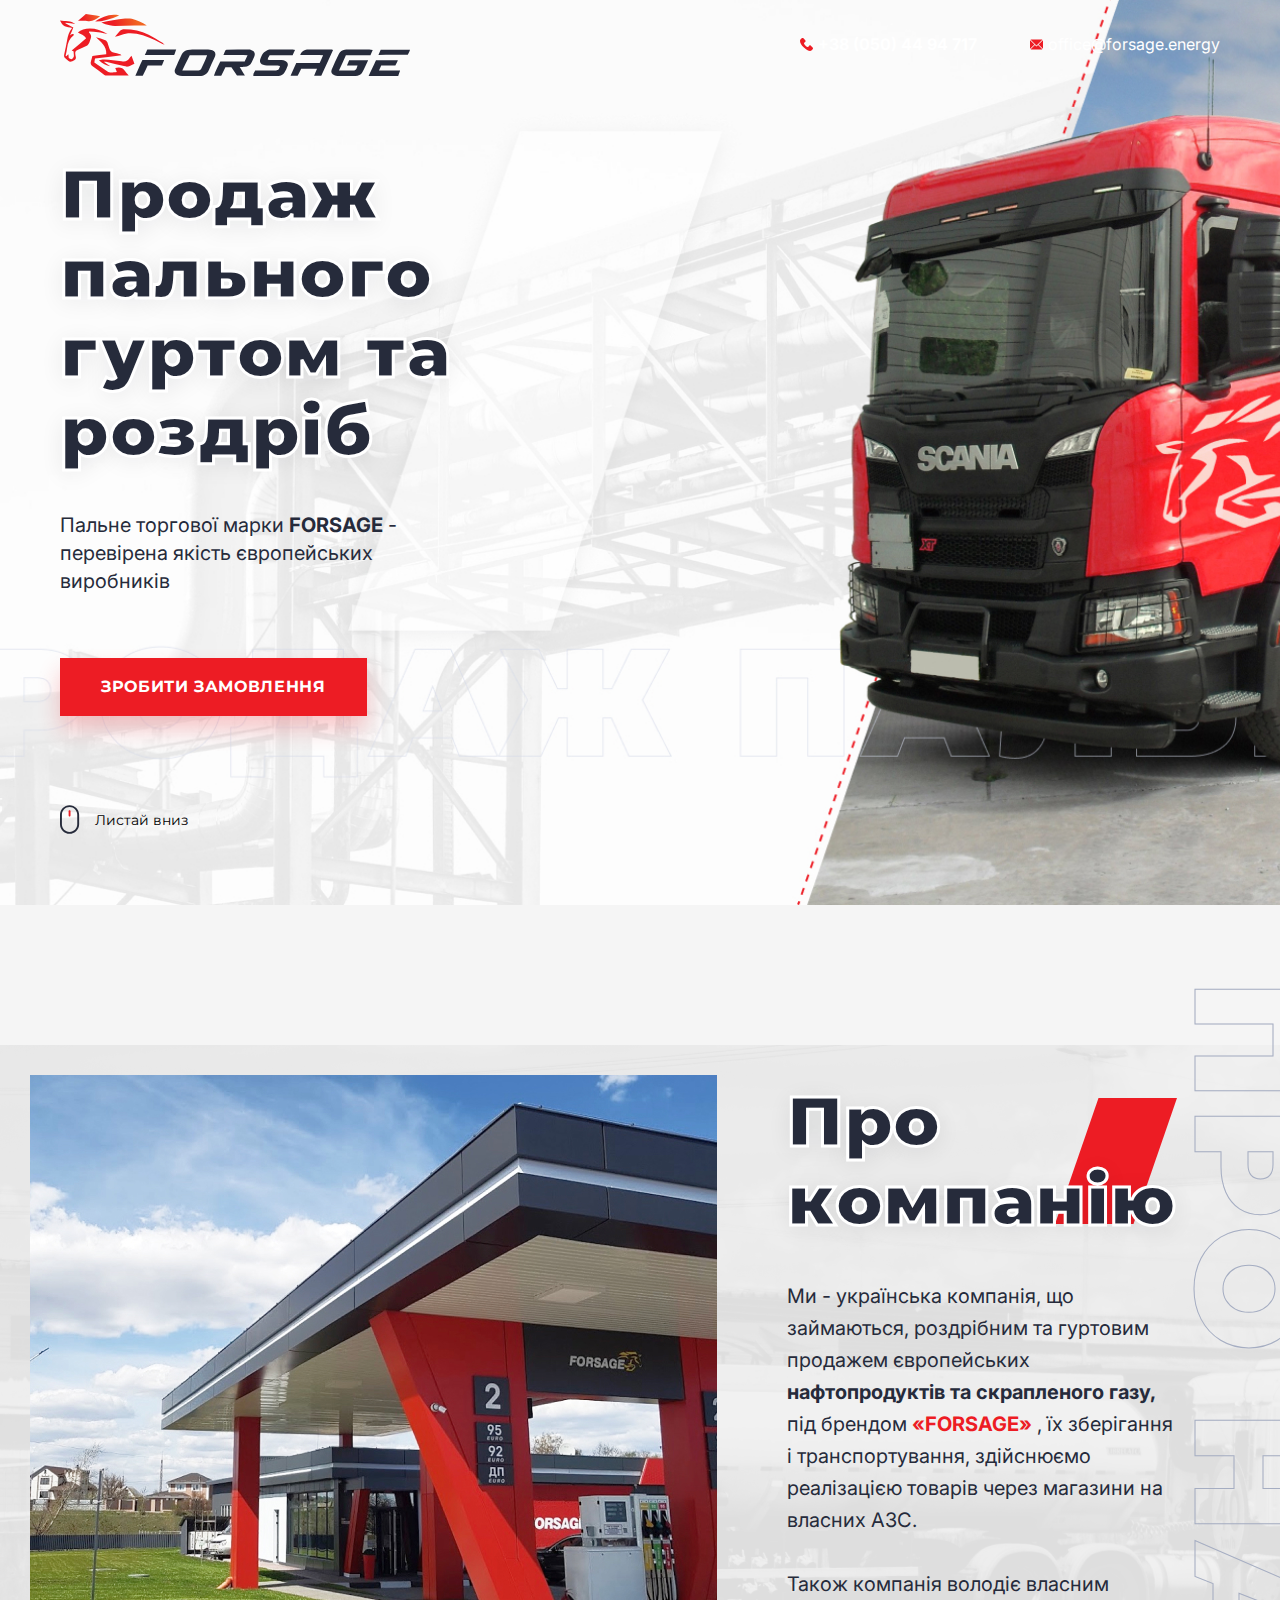
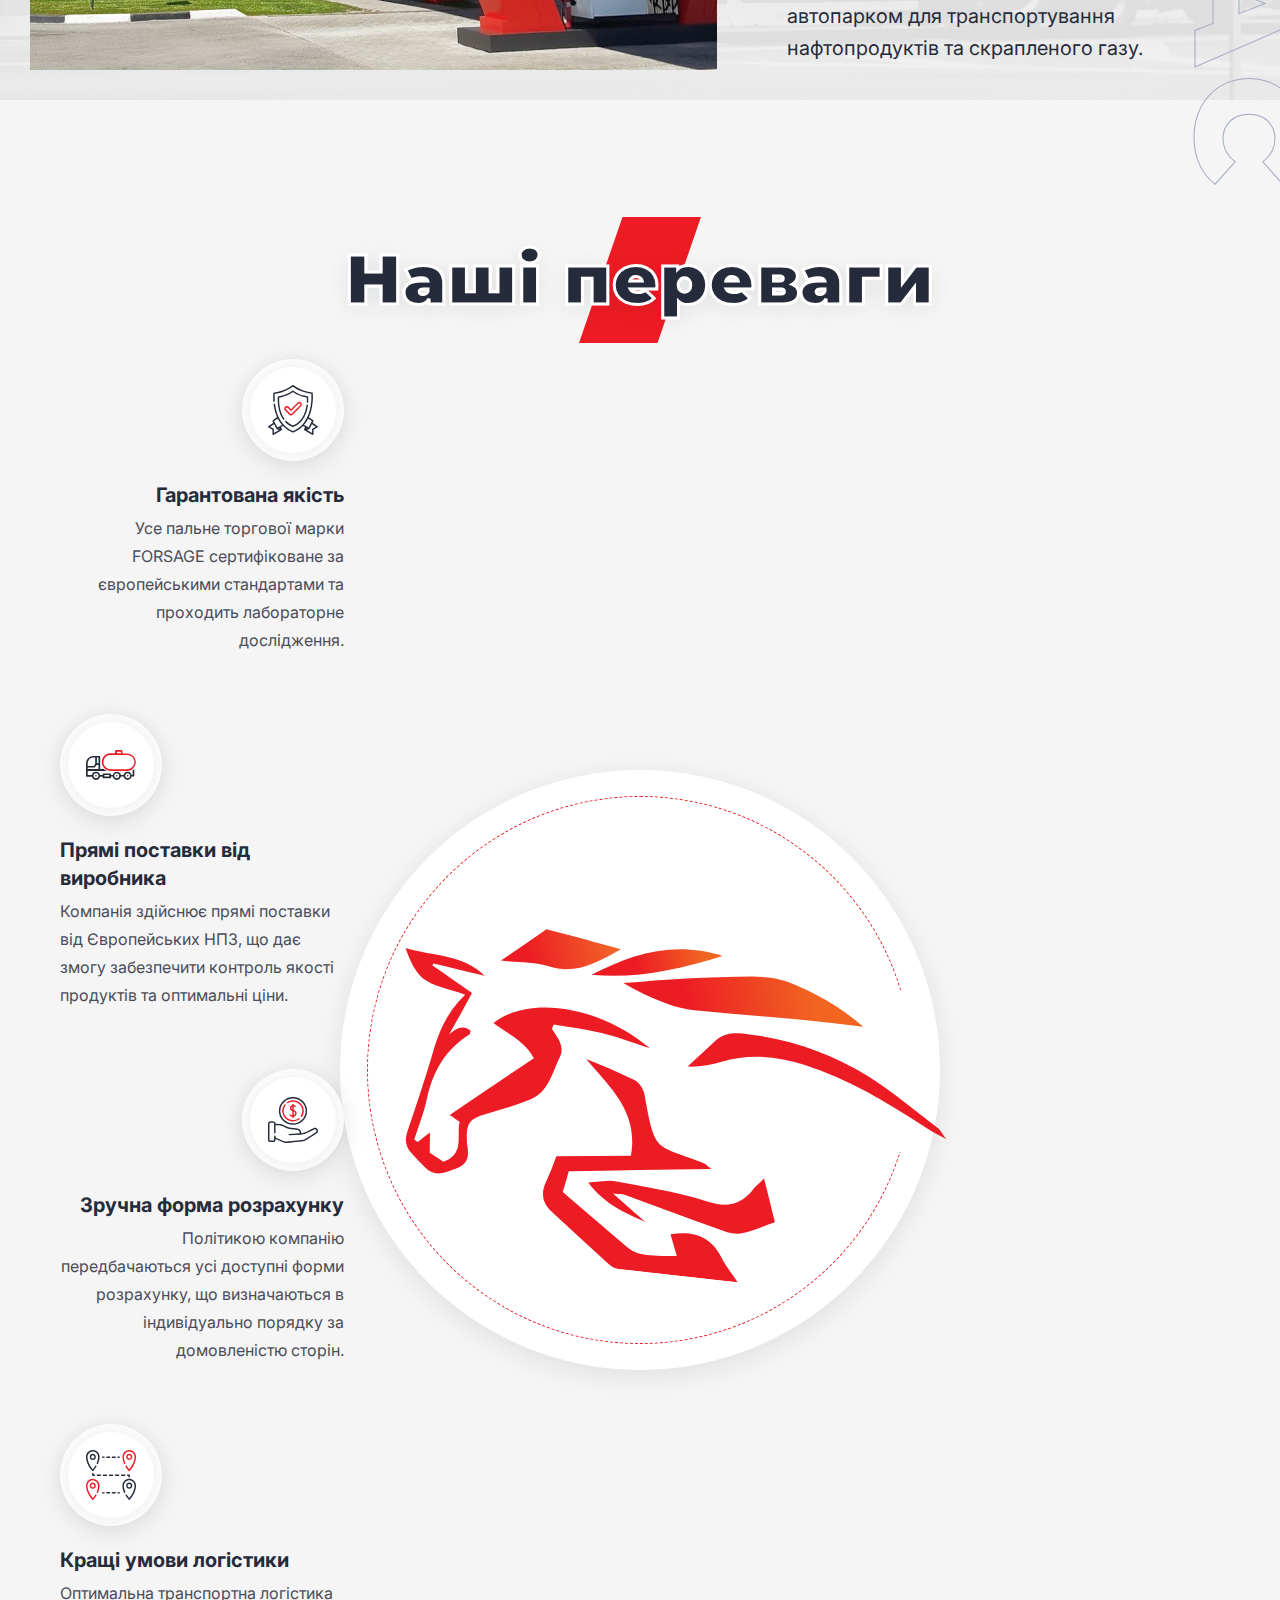
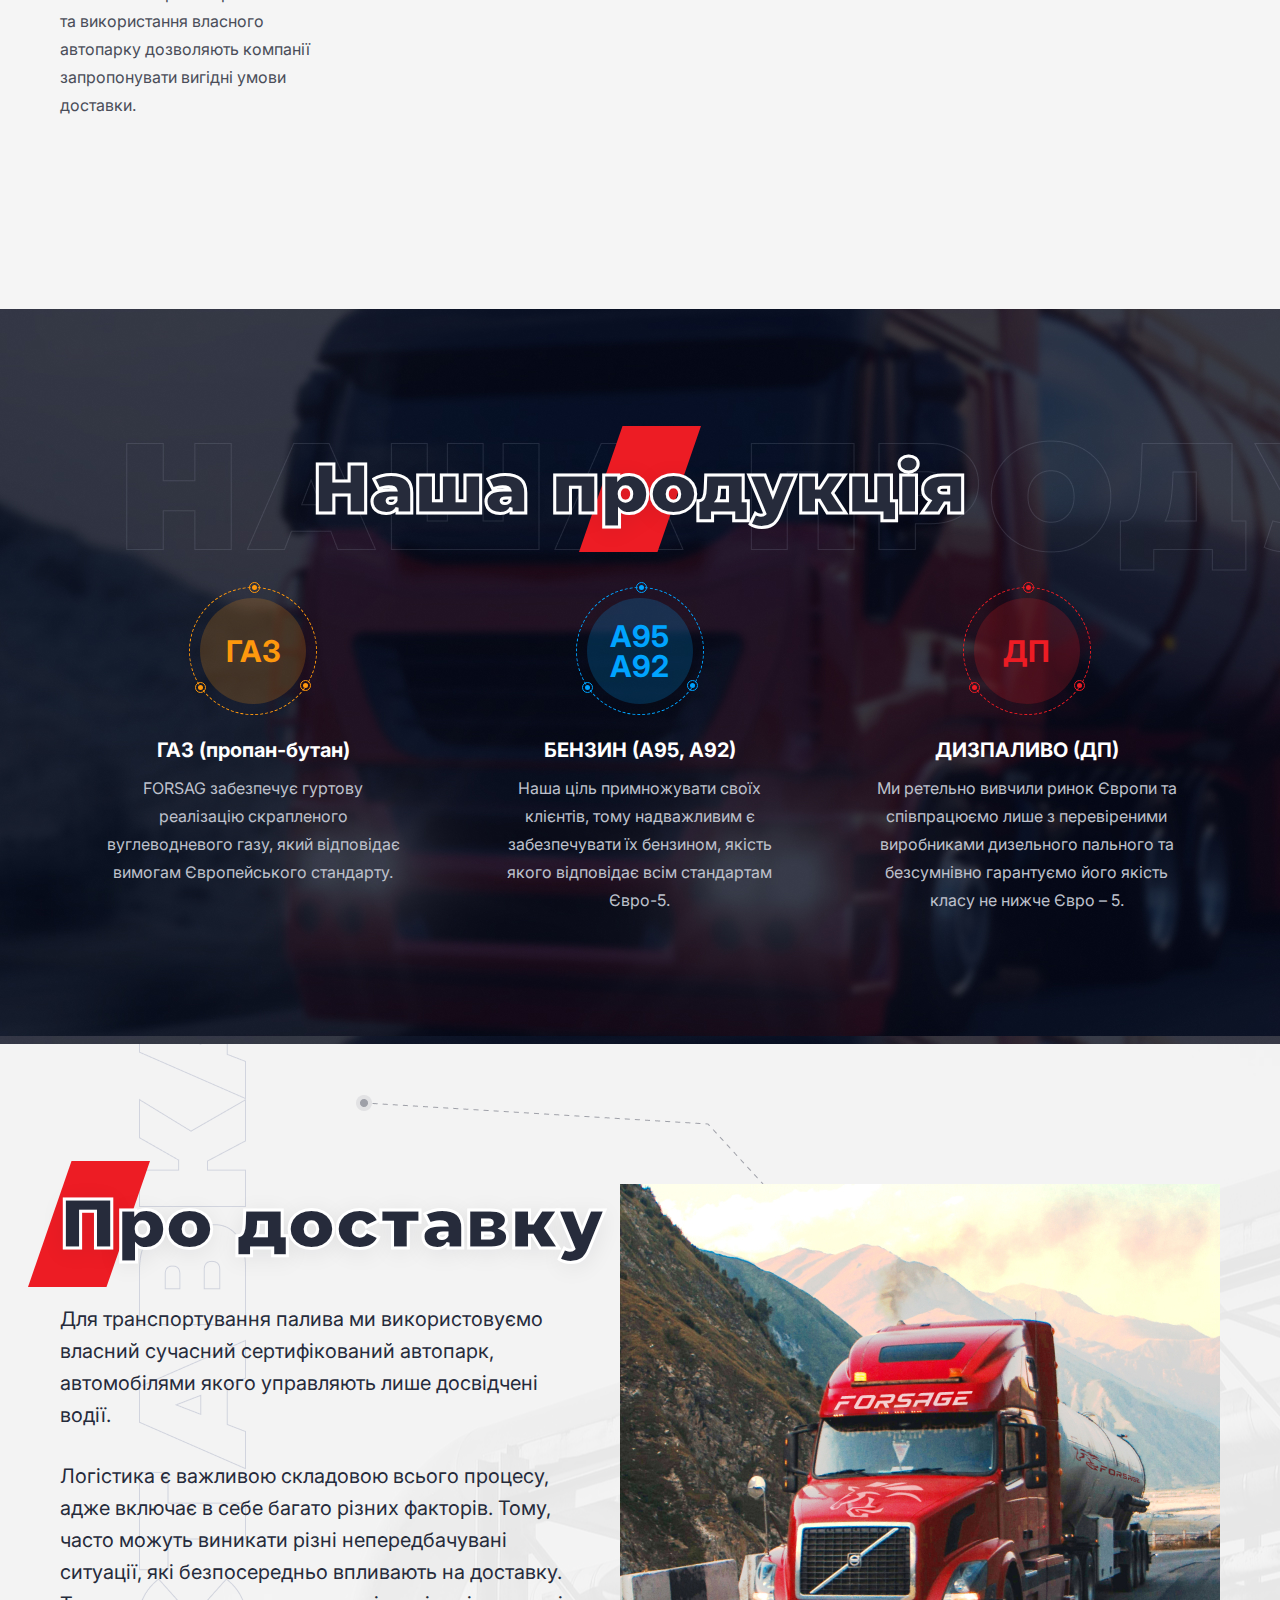
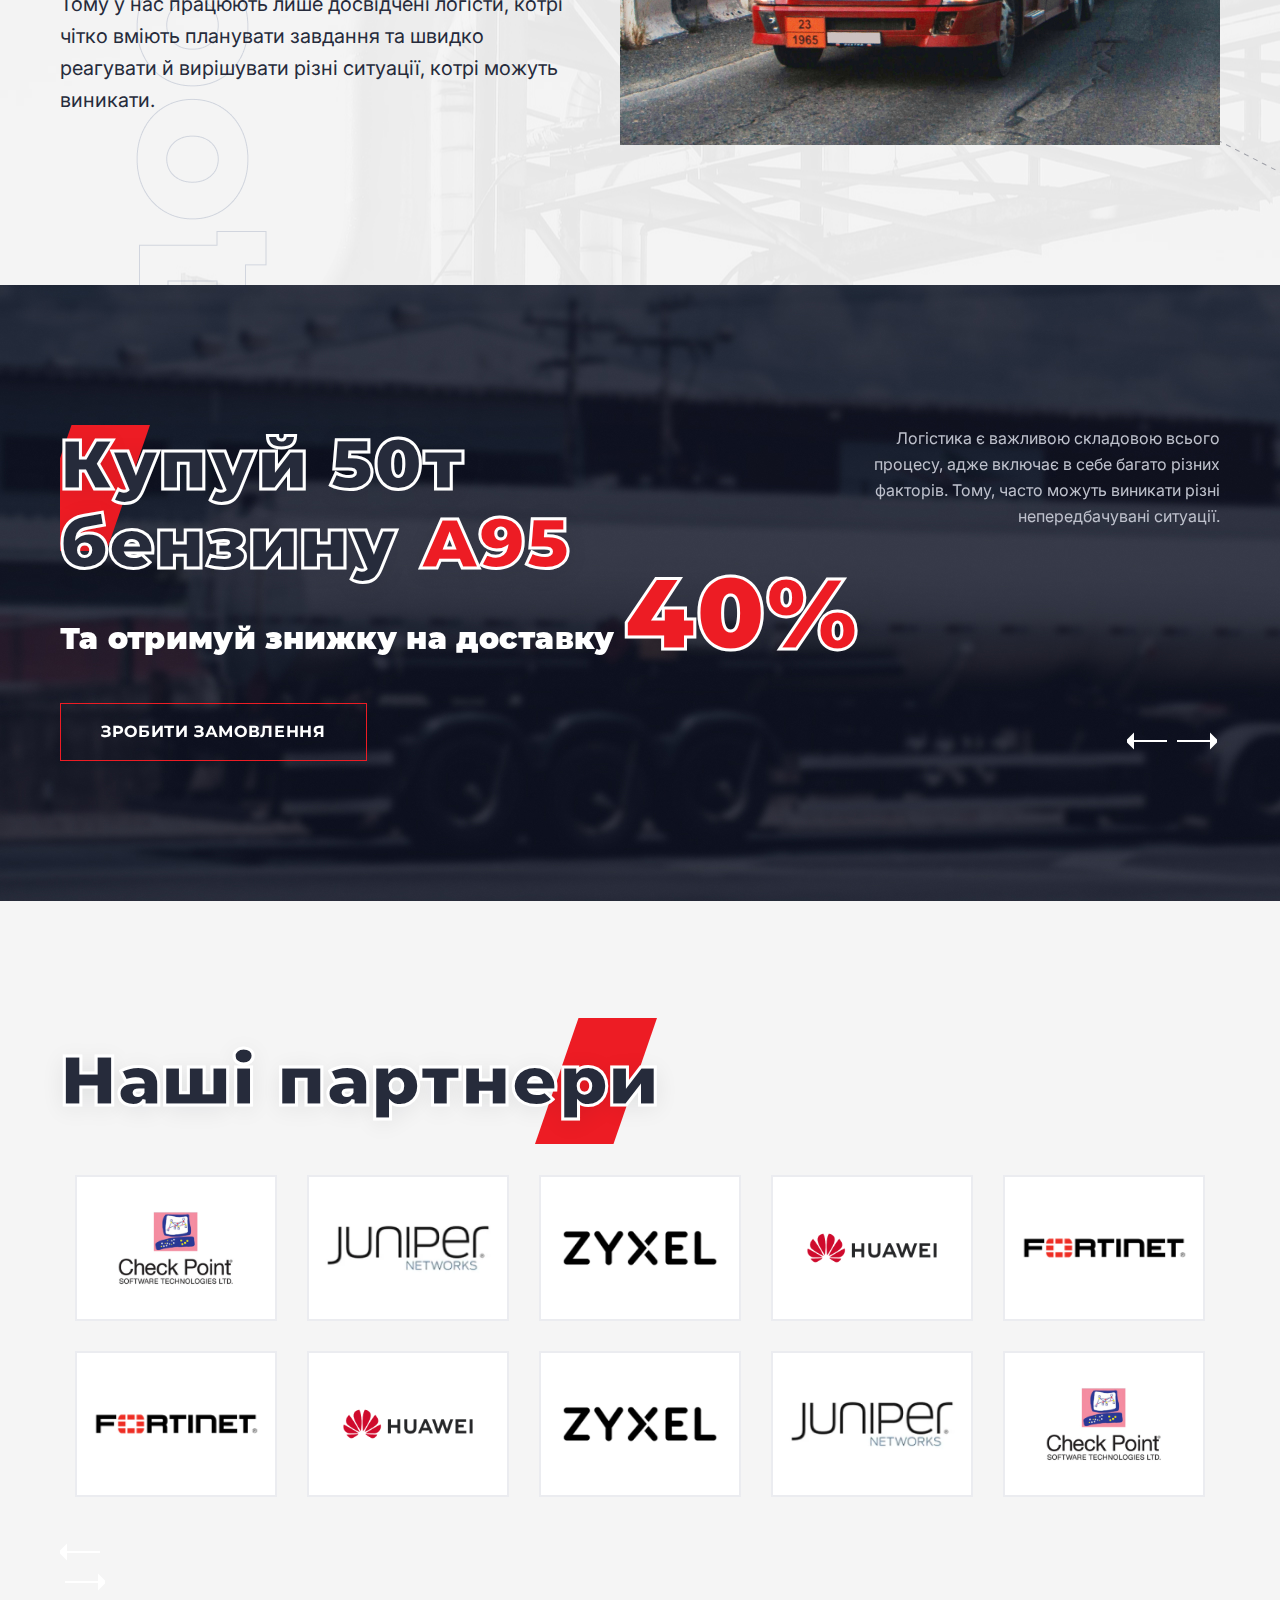
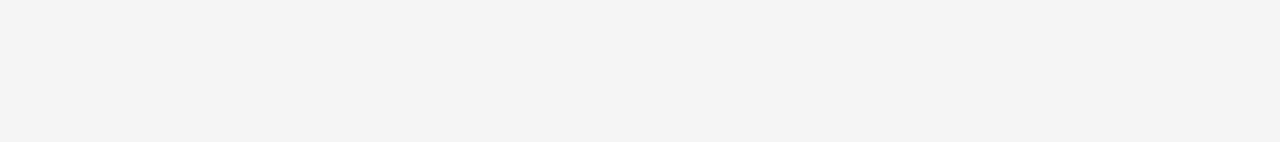
==== commit 4a68bec3: "partner-section" ====
--- a/preview/index.html
+++ b/preview/index.html
@@ -62,20 +62,16 @@
 					Листай вниз
 				</div>
 			</div>
-<!--			<div class="hero-line">-->
-<!--				<span>Продаж пального гуртом</span>-->
-<!--				<span>Продаж пального гуртом</span>-->
-<!--			</div>-->
 		</section>
 		<section class="about">
 			<div class="container-fluid">
-				<div class="title-section dn-d">Про компанію</div>
+				<div class="title-section dn-d"><span>Про компанію</span></div>
 				<div class="about-wrap" style="background-image: url('../static/images/general/about-bg.png')">
 					<div class="about-media">
 						<img src="../static/images/general/about-media.jpg" alt="about">
 					</div>
 					<div class="about-desc">
-						<div class="title-section dn-m">Про компанію</div>
+						<div class="title-section dn-m"><span>Про компанію</span></div>
 						<div class="about-text">
 							Ми - українська компанія, що займаються, роздрібним та гуртовим продажем європейських <b>нафтопродуктів та скрапленого газу,</b> під брендом <b style="color: #ED1C24;">«FORSAGE»</b> , їх зберігання і транспортування, здійснюємо реалізацією товарів через магазини на власних АЗС.
 							<br>
@@ -91,66 +87,265 @@
 		</section>
 		<section class="advantages">
 			<div class="container">
-				<div class="title-section">Наші переваги</div>
+				<div class="title-section"><span>Наші переваги</span></div>
 				<div class="advantages-wrap">
 					<div class="advantages-item">
 						<div class="advantages-item__media">
-							<img src="../static/images/general/advantages-1.svg" alt="advantages">
+							<span>
+								<img src="../static/images/general/advantages-1.svg" alt="advantages">
+							</span>
 						</div>
 						<div class="advantages-item__title">Гарантована якість</div>
 						<div class="advantages-item__text">Усе пальне торгової марки FORSAGE сертифіковане за європейськими стандартами та проходить лабораторне дослідження.</div>
 					</div>
 					<div class="advantages-item">
 						<div class="advantages-item__media">
-							<img src="../static/images/general/advantages-2.svg" alt="advantages">
+							<span>
+								<img src="../static/images/general/advantages-2.svg" alt="advantages">
+							</span>
 						</div>
 						<div class="advantages-item__title">Прямі поставки від виробника</div>
 						<div class="advantages-item__text">Компанія здійснює прямі поставки від Європейських НПЗ, що дає змогу забезпечити контроль якості продуктів та оптимальні ціни.</div>
 					</div>
 					<div class="advantages-item">
 						<div class="advantages-item__media">
-							<img src="../static/images/general/advantages-3.svg" alt="advantages">
+							<span>
+								<img src="../static/images/general/advantages-3.svg" alt="advantages">
+							</span>
 						</div>
 						<div class="advantages-item__title">Зручна форма розрахунку</div>
 						<div class="advantages-item__text">Політикою компанію передбачаються усі доступні форми розрахунку, що визначаються в індивідуально порядку за домовленістю сторін.</div>
 					</div>
 					<div class="advantages-item">
 						<div class="advantages-item__media">
-							<img src="../static/images/general/advantages-4.svg" alt="advantages">
+							<span>
+								<img src="../static/images/general/advantages-4.svg" alt="advantages">
+							</span>
 						</div>
 						<div class="advantages-item__title">Кращі умови логістики</div>
 						<div class="advantages-item__text">Оптимальна транспортна логістика та використання власного автопарку дозволяють компанії запропонувати вигідні умови доставки.</div>
 					</div>
 				</div>
 				<div class="advantages-bg">
+					<span></span>
 					<img src="../static/images/general/advantages-bg.svg" alt="advantages">
 				</div>
 			</div>
 		</section>
-		<section class="product">
+		<section class="product"  style="background-image: url('../static/images/general/producrtbg.jpg')">
 			<div class="container">
 				<div class="title-section">
-					Наша продукція
+					<span>Наша продукція</span>
 				</div>
 				<div class="product-wrap">
 					<div class="product-item">
-						<div class="product-item__media">ГАЗ</div>
+						<div class="product-item__inner">
+							<div class="product-item__media" style=" background-color: rgba(254, 152, 13, .2)">
+								<span></span>
+								<span></span>
+								<span></span>
+							</div>
+							<div class="product-item__media-title " style="color: #FE980D; ">ГАЗ</div>
+						</div>
 						<div class="product-item__title">ГАЗ (пропан-бутан)</div>
 						<div class="product-item__text">FORSAG забезпечує гуртову реалізацію скрапленого вуглеводневого газу, який відповідає вимогам Європейського стандарту.</div>
 					</div>
 					<div class="product-item">
-						<div class="product-item__media">
-							А95 <br>
-							А92
+						<div class="product-item__inner">
+							<div class="product-item__media" style=" background-color: rgba(0, 163, 255, .2)">
+								<span></span>
+								<span></span>
+								<span></span>
+							</div>
+							<div class="product-item__media-title " style="color: #00A3FF; ">
+								А95 <br>
+								А92
+							</div>
 						</div>
 						<div class="product-item__title">БЕНЗИН (А95, А92)</div>
 						<div class="product-item__text">Наша ціль примножувати своїх клієнтів, тому надважливим є забезпечувати їх бензином, якість якого відповідає всім стандартам Євро-5.</div>
 					</div>
 					<div class="product-item">
-						<div class="product-item__media">ДП</div>
+						<div class="product-item__inner">
+							<div class="product-item__media" style=" background-color: rgba(237, 28, 36, .2)">
+								<span></span>
+								<span></span>
+								<span></span>
+							</div>
+							<div class="product-item__media-title " style="color: #ED1C24; ">ДП</div>
+						</div>
 						<div class="product-item__title">ДИЗПАЛИВО (ДП)</div>
 						<div class="product-item__text">Ми ретельно вивчили ринок Європи та співпрацюємо лише з перевіреними виробниками дизельного пального та безсумнівно гарантуємо його якість класу не нижче Євро – 5.</div>
 					</div>
+				</div>
+			</div>
+		</section>
+		<section class="delivery" style="background-image: url('../static/images/general/delivery-bg.png')">
+			<div class="container">
+				<div class="delivery-desc">
+					<div class="title-section">
+						<span>Про доставку</span>
+					</div>
+					<div class="delivery-text">
+						<p>
+							Для транспортування палива ми використовуємо власний сучасний сертифікований автопарк, автомобілями якого управляють лише досвідчені водії.
+						</p>
+						<img src="../static/images/general/delivery-media.jpg" alt="delivery-media" class="dn-d">
+						<p>
+							Логістика є важливою складовою всього процесу, адже включає в себе багато різних факторів. Тому, часто можуть виникати різні непередбачувані ситуації, які безпосередньо впливають на доставку. Тому у нас працюють лише досвідчені логісти, котрі чітко вміють планувати завдання та швидко реагувати й вирішувати різні ситуації, котрі можуть виникати.
+						</p>
+					</div>
+				</div>
+				<div class="delivery-media">
+					<img class="dn-m" src="../static/images/general/delivery-media.jpg" alt="delivery-media">
+				</div>
+			</div>
+		</section>
+		<section class="sale" style="background-image: url('../static/images/general/sale-bg.jpg')">
+			<div class="container">
+				<div class="sale-slider">
+					<div class="slide">
+						<div class="sale-item">
+							<div class="title-section">
+								<span>
+									Купуй 50т бензину <b>А95</b>
+								</span>
+							</div>
+							<div class="subtitle-section">
+								Та отримуй знижку на доставку
+								<span>
+									40%
+								</span>
+							</div>
+							<div class="sale-item__text">
+								Логістика є важливою складовою всього процесу, адже включає в себе багато різних факторів. Тому, часто можуть виникати різні непередбачувані ситуації.
+							</div>
+							<div class="sale-item__link">
+								<a href="#" class="btn-secondary">Зробити замовлення</a>
+							</div>
+						</div>
+					</div>
+					<div class="slide">
+						<div class="sale-item">
+							<div class="title-section">
+								<span>
+									Купуй 50т <b>ДИЗПАЛИВА</b>
+								</span>
+							</div>
+							<div class="subtitle-section">
+								Та отримуй знижку на доставку
+								<span>
+									20%
+								</span>
+							</div>
+							<div class="sale-item__text">
+								Для транспортування палива ми використовуємо власний сучасний сертифікований автопарк, автомобілями якого управляють лише досвідчені водії.
+							</div>
+							<div class="sale-item__link">
+								<a href="#" class="btn-secondary">Зробити замовлення</a>
+							</div>
+						</div>
+					</div>
+					<div class="slide">
+						<div class="sale-item">
+							<div class="title-section">
+								<span>
+									Купуй <b>ГАЗ</b> від 40т
+								</span>
+							</div>
+							<div class="subtitle-section">
+								Та отримуй знижку на доставку
+								<span>
+									15%
+								</span>
+							</div>
+							<div class="sale-item__text">
+								Логістика є важливою складовою всього процесу, адже включає в себе багато різних факторів. Тому, часто можуть виникати різні непередбачувані ситуації.
+							</div>
+							<div class="sale-item__link">
+								<a href="#" class="btn-secondary">Зробити замовлення</a>
+							</div>
+						</div>
+					</div>
+				</div>
+				<div class="sale-slider__nav">
+					<div class="prev"><svg class="icon"><use xlink:href="#ic-left"></use></svg></div>
+					<div class="next"><svg class="icon"><use xlink:href="#ic-right"></use></svg></div>
+				</div>
+			</div>
+		</section>
+		<section class="partner">
+			<div class="container">
+				<div class="title-section">
+					<span>
+						Наші партнери
+					</span>
+				</div>
+				<div class="partner-slider">
+					<div class="slide">
+						<img src="../static/images/general/logo-1.png" alt="logo">
+					</div>
+					<div class="slide">
+						<img src="../static/images/general/logo-2.png" alt="logo">
+					</div>
+					<div class="slide">
+						<img src="../static/images/general/logo-3.png" alt="logo">
+					</div>
+					<div class="slide">
+						<img src="../static/images/general/logo-4.png" alt="logo">
+					</div>
+					<div class="slide">
+						<img src="../static/images/general/logo-5.png" alt="logo">
+					</div>
+					<div class="slide">
+						<img src="../static/images/general/logo-5.png" alt="logo">
+					</div>
+					<div class="slide">
+						<img src="../static/images/general/logo-4.png" alt="logo">
+					</div>
+					<div class="slide">
+						<img src="../static/images/general/logo-3.png" alt="logo">
+					</div>
+					<div class="slide">
+						<img src="../static/images/general/logo-2.png" alt="logo">
+					</div>
+					<div class="slide">
+						<img src="../static/images/general/logo-1.png" alt="logo">
+					</div>
+					<div class="slide">
+						<img src="../static/images/general/logo-1.png" alt="logo">
+					</div>
+					<div class="slide">
+						<img src="../static/images/general/logo-2.png" alt="logo">
+					</div>
+					<div class="slide">
+						<img src="../static/images/general/logo-3.png" alt="logo">
+					</div>
+					<div class="slide">
+						<img src="../static/images/general/logo-4.png" alt="logo">
+					</div>
+					<div class="slide">
+						<img src="../static/images/general/logo-5.png" alt="logo">
+					</div>
+					<div class="slide">
+						<img src="../static/images/general/logo-5.png" alt="logo">
+					</div>
+					<div class="slide">
+						<img src="../static/images/general/logo-4.png" alt="logo">
+					</div>
+					<div class="slide">
+						<img src="../static/images/general/logo-3.png" alt="logo">
+					</div>
+					<div class="slide">
+						<img src="../static/images/general/logo-2.png" alt="logo">
+					</div>
+					<div class="slide">
+						<img src="../static/images/general/logo-1.png" alt="logo">
+					</div>
+				</div>
+				<div class="partner-slider__nav">
+					<div class="prev"><svg class="icon"><use xlink:href="#ic-left"></use></svg></div>
+					<div class="next"><svg class="icon"><use xlink:href="#ic-right"></use></svg></div>
 				</div>
 			</div>
 		</section>
@@ -160,7 +355,7 @@
 </div>
 <!--end-page-wrapper-->
 <div class="hidden">
-    <?xml version="1.0" encoding="utf-8"?><svg xmlns="http://www.w3.org/2000/svg" xmlns:xlink="http://www.w3.org/1999/xlink"><symbol viewBox="0 0 14 11" id="ic-check" xmlns="http://www.w3.org/2000/svg"><path d="M1 6.674L4.238 10 13 1"/></symbol><symbol viewBox="0 0 11 7" id="ic-down-arrow" xmlns="http://www.w3.org/2000/svg"><path d="M1 1l4.5 4.5L10 1"/></symbol><symbol viewBox="0 0 13 13" id="ic-email" xmlns="http://www.w3.org/2000/svg"><path d="M11.857 1.549H1.143c-.176 0-.341.043-.49.114l5.822 5.822L7.779 6.23l4.568-4.568a1.13 1.13 0 00-.49-.114zm1.029.653L8.587 6.5l4.299 4.298a1.15 1.15 0 00.114-.49V2.691c0-.176-.043-.34-.114-.49zm-12.771 0a1.13 1.13 0 00-.115.49v7.616c0 .176.043.34.114.49L4.413 6.5.115 2.202z"/><path d="M8.049 7.038L6.744 8.293a.38.38 0 01-.539 0L4.951 7.038.653 11.336c.149.072.314.115.49.115h10.714c.176 0 .341-.043.49-.115L8.049 7.038z"/></symbol><symbol viewBox="0 0 30 16" id="ic-left" xmlns="http://www.w3.org/2000/svg"><path d="M28.31 9a1 1 0 100-2v2zM.293 7.293a1 1 0 000 1.414l6.364 6.364a1 1 0 001.414-1.414L2.414 8l5.657-5.657A1 1 0 006.657.93L.293 7.293zM28.31 7H1v2h27.31V7z"/></symbol><symbol viewBox="0 0 13 13" id="ic-phone" xmlns="http://www.w3.org/2000/svg"><g clip-path="url(#eclip0_1_409)"><path d="M12.646 9.54l-1.814-1.814c-.648-.648-1.75-.388-2.009.454-.194.583-.842.907-1.425.777-1.296-.324-3.045-2.008-3.37-3.369-.194-.583.195-1.231.778-1.425.843-.26 1.102-1.361.454-2.009L3.446.34c-.519-.454-1.296-.454-1.75 0L.466 1.57C-.767 2.867.594 6.301 3.64 9.346s6.48 4.47 7.775 3.175l1.231-1.231c.454-.518.454-1.296 0-1.75z"/></g><defs><clipPath id="eclip0_1_409"><path d="M0 0h13v13H0z"/></clipPath></defs></symbol><symbol viewBox="0 0 30 16" id="ic-right" xmlns="http://www.w3.org/2000/svg"><path d="M1.69 9a1 1 0 110-2v2zm28.017-1.707a1 1 0 010 1.414l-6.364 6.364a1 1 0 01-1.414-1.414L27.586 8l-5.657-5.657A1 1 0 0123.343.93l6.364 6.364zM1.69 7H29v2H1.69V7z"/></symbol><symbol viewBox="0 0 37 12" id="ic-right-arrow" xmlns="http://www.w3.org/2000/svg"><path d="M1.31 6.75a.75.75 0 010-1.5v1.5zm34.53-1.28a.75.75 0 010 1.06l-4.772 4.773a.75.75 0 11-1.06-1.06L34.25 6l-4.243-4.243a.75.75 0 011.06-1.06l4.774 4.773zM1.31 5.25h34v1.5h-34v-1.5z"/></symbol><symbol viewBox="0 0 28 28" id="ic-search" xmlns="http://www.w3.org/2000/svg"><path d="M12.688 21.875a9.188 9.188 0 100-18.375 9.188 9.188 0 000 18.375zm6.497-2.691L24.5 24.5"/></symbol><symbol viewBox="0 0 18 18" id="ic-star" xmlns="http://www.w3.org/2000/svg"><g clip-path="url(#iclip0_53_10)"><path d="M17.953 6.904a.955.955 0 00-.823-.657l-5.196-.471L9.881.968a.957.957 0 00-1.76 0L6.066 5.776.87 6.247a.958.958 0 00-.544 1.674l3.928 3.444-1.158 5.101A.957.957 0 004.519 17.5L9 14.822l4.48 2.678a.956.956 0 001.424-1.034l-1.158-5.1 3.928-3.445a.958.958 0 00.279-1.017z"/></g><defs><clipPath id="iclip0_53_10"><path d="M0 0h18v18H0z"/></clipPath></defs></symbol></svg>
+    <?xml version="1.0" encoding="utf-8"?><svg xmlns="http://www.w3.org/2000/svg" xmlns:xlink="http://www.w3.org/1999/xlink"><symbol viewBox="0 0 14 11" id="ic-check" xmlns="http://www.w3.org/2000/svg"><path d="M1 6.674L4.238 10 13 1"/></symbol><symbol viewBox="0 0 11 7" id="ic-down-arrow" xmlns="http://www.w3.org/2000/svg"><path d="M1 1l4.5 4.5L10 1"/></symbol><symbol viewBox="0 0 13 13" id="ic-email" xmlns="http://www.w3.org/2000/svg"><path d="M11.857 1.549H1.143c-.176 0-.341.043-.49.114l5.822 5.822L7.779 6.23l4.568-4.568a1.13 1.13 0 00-.49-.114zm1.029.653L8.587 6.5l4.299 4.298a1.15 1.15 0 00.114-.49V2.691c0-.176-.043-.34-.114-.49zm-12.771 0a1.13 1.13 0 00-.115.49v7.616c0 .176.043.34.114.49L4.413 6.5.115 2.202z"/><path d="M8.049 7.038L6.744 8.293a.38.38 0 01-.539 0L4.951 7.038.653 11.336c.149.072.314.115.49.115h10.714c.176 0 .341-.043.49-.115L8.049 7.038z"/></symbol><symbol viewBox="0 0 40 12" id="ic-lef" xmlns="http://www.w3.org/2000/svg"><path d="M0 6l6 6V0L0 6zM5.556 6H40"/></symbol><symbol viewBox="0 0 40 12" id="ic-left" xmlns="http://www.w3.org/2000/svg"><path d="M0 6l6 6V0L0 6zM5.556 6H40"/></symbol><symbol viewBox="0 0 13 13" id="ic-phone" xmlns="http://www.w3.org/2000/svg"><g clip-path="url(#fclip0_1_409)"><path d="M12.646 9.54l-1.814-1.814c-.648-.648-1.75-.388-2.009.454-.194.583-.842.907-1.425.777-1.296-.324-3.045-2.008-3.37-3.369-.194-.583.195-1.231.778-1.425.843-.26 1.102-1.361.454-2.009L3.446.34c-.519-.454-1.296-.454-1.75 0L.466 1.57C-.767 2.867.594 6.301 3.64 9.346s6.48 4.47 7.775 3.175l1.231-1.231c.454-.518.454-1.296 0-1.75z"/></g><defs><clipPath id="fclip0_1_409"><path d="M0 0h13v13H0z"/></clipPath></defs></symbol><symbol viewBox="0 0 40 12" id="ic-right" xmlns="http://www.w3.org/2000/svg"><path d="M40 6l-6-6v12l6-6zM34.444 6H0"/></symbol><symbol viewBox="0 0 37 12" id="ic-right-arrow" xmlns="http://www.w3.org/2000/svg"><path d="M1.31 6.75a.75.75 0 010-1.5v1.5zm34.53-1.28a.75.75 0 010 1.06l-4.772 4.773a.75.75 0 11-1.06-1.06L34.25 6l-4.243-4.243a.75.75 0 011.06-1.06l4.774 4.773zM1.31 5.25h34v1.5h-34v-1.5z"/></symbol><symbol viewBox="0 0 28 28" id="ic-search" xmlns="http://www.w3.org/2000/svg"><path d="M12.688 21.875a9.188 9.188 0 100-18.375 9.188 9.188 0 000 18.375zm6.497-2.691L24.5 24.5"/></symbol><symbol viewBox="0 0 18 18" id="ic-star" xmlns="http://www.w3.org/2000/svg"><g clip-path="url(#jclip0_53_10)"><path d="M17.953 6.904a.955.955 0 00-.823-.657l-5.196-.471L9.881.968a.957.957 0 00-1.76 0L6.066 5.776.87 6.247a.958.958 0 00-.544 1.674l3.928 3.444-1.158 5.101A.957.957 0 004.519 17.5L9 14.822l4.48 2.678a.956.956 0 001.424-1.034l-1.158-5.1 3.928-3.445a.958.958 0 00.279-1.017z"/></g><defs><clipPath id="jclip0_53_10"><path d="M0 0h18v18H0z"/></clipPath></defs></symbol></svg>
 
 </div>
 <!-- build:js  ../static/js/lib.js -->
--- a/static/css/index.css
+++ b/static/css/index.css
@@ -303,19 +303,19 @@
 
 .btn-secondary {
   font-family: "Montserrat", sans-serif;
-  font-style: normal;
   font-weight: 700;
   font-size: 16px;
-  line-height: 18px;
+  line-height: 16px;
   text-align: center;
-  color: #FF7B0F;
-  padding: 18px 53px;
-  background: #FFFFFF;
-  border: 1px solid #FF7B01;
-  border-radius: 6px; }
+  letter-spacing: 0.04em;
+  text-transform: uppercase;
+  padding: 20px 40px;
+  background: transparent;
+  border: 1px solid #ED1C24;
+  color: #FFFFFF; }
   .btn-secondary:hover {
-    background: #FF7B0F;
-    color: #ffffff; }
+    background: #ED1C24;
+    box-shadow: 0px 13px 22px rgba(237, 28, 36, 0.24); }
 
 .title-section {
   font-family: "Montserrat Black";
@@ -324,88 +324,50 @@
   font-size: 70px;
   line-height: 79px;
   margin-bottom: 40px;
-  -webkit-text-stroke: 5px #fff;
+  -webkit-text-stroke: 3px #fff;
   letter-spacing: 0.01em;
   color: #262B3B;
   position: relative;
   text-shadow: 0px 4px 24px rgba(16, 21, 38, 0.09);
   z-index: 1; }
-  .title-section:after {
-    position: absolute;
-    content: '';
-    top: 50%;
-    margin-top: -63px;
-    right: 0;
-    z-index: -1;
-    background-image: url("data:image/svg+xml,%3Csvg xmlns='http://www.w3.org/2000/svg' width='122' height='126' viewBox='0 0 122 126' fill='none'%3E%3Cpath d='M43.5138 0H122L78.4862 126H0L43.5138 0Z' fill='%23ED1C24'/%3E%3C/svg%3E");
-    background-size: contain;
-    background-repeat: no-repeat;
-    background-position: center;
-    width: 128px;
-    height: 126px; }
-  .title-section h2 {
-    font-size: inherit;
-    line-height: inherit;
-    color: #1E1E1E; }
   .title-section span {
-    color: #FF7B0F; }
+    position: relative;
+    display: inline-block; }
+    .title-section span:after {
+      position: absolute;
+      content: '';
+      top: 50%;
+      margin-top: -63px;
+      right: 0;
+      z-index: -1;
+      background-image: url("data:image/svg+xml,%3Csvg xmlns='http://www.w3.org/2000/svg' width='122' height='126' viewBox='0 0 122 126' fill='none'%3E%3Cpath d='M43.5138 0H122L78.4862 126H0L43.5138 0Z' fill='%23ED1C24'/%3E%3C/svg%3E");
+      background-size: contain;
+      background-repeat: no-repeat;
+      background-position: center;
+      width: 128px;
+      height: 126px; }
+  .title-section b {
+    color: #ED1C24; }
   .title-section.title-section__white {
     color: #ffffff; }
 
 .subtitle-section {
-  text-align: center;
-  font-weight: 400;
-  font-size: 22px;
-  line-height: 36px;
-  color: #1E1E1E; }
+  font-family: "Montserrat Black";
+  font-style: normal;
+  font-weight: 800;
+  font-size: 30px;
+  line-height: 40px;
+  letter-spacing: 0.01em;
+  color: #FFFFFF; }
+  .subtitle-section span {
+    font-weight: 800;
+    font-size: 100px;
+    line-height: 100px;
+    letter-spacing: 0.01em;
+    color: #ED1C24;
+    -webkit-text-stroke: 3px #fff; }
   .subtitle-section.subtitle-section__white {
     color: #ffffff; }
-
-.text-section {
-  font-weight: 400;
-  font-size: 16px;
-  line-height: 27px;
-  color: #2F2F2F; }
-  .text-section p {
-    font-weight: 400;
-    font-size: 18px;
-    line-height: 36px;
-    margin-bottom: 10px; }
-  .text-section a {
-    font-weight: 700;
-    font-size: 18px;
-    line-height: 36px;
-    color: #FF7B0F;
-    text-decoration: underline 1px dashed #FF7B0F; }
-  .text-section ul {
-    margin-top: 18px;
-    margin-bottom: 20px; }
-    .text-section ul li {
-      font-weight: 700;
-      font-size: 18px;
-      line-height: 36px;
-      padding-left: 57px;
-      color: #2C2C2C;
-      margin-bottom: 13px;
-      position: relative; }
-      .text-section ul li:before {
-        position: absolute;
-        content: '';
-        left: 0;
-        top: 0;
-        width: 39px;
-        height: 39px;
-        border-radius: 50%;
-        background-image: url("data:image/svg+xml,%3Csvg width='14' height='11' viewBox='0 0 14 11' fill='none' xmlns='http://www.w3.org/2000/svg'%3E%3Cpath d='M1 6.67391L4.2381 10L13 1' stroke='white' stroke-width='2' stroke-linecap='round' stroke-linejoin='round'/%3E%3C/svg%3E%0A");
-        background-size: 11px;
-        background-repeat: no-repeat;
-        background-position: center;
-        background-color: #FF7B0F; }
-  .text-section h3 {
-    font-weight: 700;
-    font-size: 24px;
-    line-height: 30px;
-    color: #2C2C2C; }
 
 ol {
   list-style: none;
@@ -507,6 +469,8 @@
         margin-left: 0; }
       .header-contact a.header-email {
         font-weight: 400; }
+      .header-contact a:hover {
+        color: #ED1C24; }
 
 .footer {
   background: #ffffff; }
@@ -689,7 +653,7 @@
     line-height: 79px;
     letter-spacing: 0.01em;
     color: #262B3B;
-    -webkit-text-stroke: 5px #fff;
+    -webkit-text-stroke: 3px #fff;
     text-shadow: 0px 4px 24px rgba(16, 21, 38, 0.09);
     max-width: 495px;
     margin-bottom: 40px; }
@@ -702,6 +666,22 @@
     line-height: 28px;
     color: #262B3B;
     margin-bottom: 63px; }
+  .hero-link {
+    margin-bottom: 89px; }
+  .hero-scroll {
+    position: relative;
+    padding-left: 35px; }
+    .hero-scroll:before {
+      position: absolute;
+      content: '';
+      left: 0;
+      top: 50%;
+      height: 30px;
+      width: 20px;
+      margin-top: -15px;
+      background-image: url("data:image/svg+xml,%3Csvg width='21' height='30' viewBox='0 0 21 30' fill='none' xmlns='http://www.w3.org/2000/svg'%3E%3Cpath d='M10.05 -0.000244141C4.5 -0.000244141 0 4.49958 0 10.0498V19.9498C0 25.5001 4.49982 29.9998 10.05 29.9998C15.6002 29.9998 20.1 25.4999 20.1 19.9498V10.0498C20.1 4.49976 15.6002 -0.000244141 10.05 -0.000244141ZM18.1 19.9498C18.1 24.3998 14.5 27.9998 10.05 27.9998C5.6 27.9998 2 24.3998 2 19.9498V10.0498C2 5.59976 5.6 1.99976 10.05 1.99976C14.5 1.99976 18.1 5.59976 18.1 10.0498V19.9498Z' fill='%23262B3B'/%3E%3Cpath d='M11.0499 6.34976V10.7998C11.0499 11.3498 10.6 11.7997 10.05 11.7997C9.49997 11.7997 9.05005 11.3498 9.05005 10.7998V6.34976C9.05005 5.79975 9.49997 5.34985 10.05 5.34985C10.6 5.34985 11.0499 5.79977 11.0499 6.34976Z' fill='%23ED1C24'/%3E%3C/svg%3E%0A");
+      background-size: contain;
+      background-repeat: no-repeat; }
 
 .container-fluid {
   max-width: 1544px;
@@ -721,656 +701,393 @@
   -webkit-text-stroke: 1px #A5ADC2;
   transform: rotate(90deg); }
 
-.about-wrap {
-  display: flex;
-  align-items: center;
-  padding: 30px; }
-
-.about-desc {
-  padding: 0 70px; }
-
-.about .bg-text {
-  right: 100px; }
-
-@media screen and (max-width: 1600px) {
-  .question-media {
-    max-width: 515px;
-    right: -100px;
-    background-size: contain; }
-    .question-media img {
-      max-width: 500px; } }
-
-@media screen and (max-width: 1440px) {
-  .question-media {
-    right: 0;
-    left: 0;
-    margin: 0 auto;
-    max-width: 400px; }
-    .question-media img {
-      max-width: 400px; }
-  .question-form {
-    margin: 0 0 0 auto; } }
-
-@media screen and (max-width: 1230px) {
-  .page-content {
-    padding-top: 196px; }
-  .team-slider .slick-list, .reviews-slider .slick-list, .work-slider .slick-list {
-    margin: 0 -15px 0; }
-  .header-form {
-    width: 260px; }
-  .header-bottom .sub-nav {
-    top: 196px; }
-  .header-bottom li {
-    width: auto;
-    max-width: 100%;
-    margin-right: 10px; }
-    .header-bottom li:last-of-type {
-      margin-right: 0;
-      max-width: 100px; }
-  .header-bottom a img {
-    width: 30px; }
-  .header-bottom a span {
-    width: calc(100% - 30px);
-    margin-left: 5px; }
-  .hero-media {
-    top: 100px;
-    max-width: 400px;
-    background-size: 400px;
-    right: 0; }
-    .hero-media img {
-      max-width: 400px; }
-  .service-item__title {
-    font-size: 18px; }
-  .banner-wrap {
-    padding: 30px 0 40px 30px; }
-  .banner-media {
-    width: 100%;
-    max-width: 380px;
-    background-size: 380px; }
-    .banner-media img {
-      max-width: 290px; }
-  .information-item__media {
-    width: 40%; }
-  .information-item__desc {
-    width: calc(60% - 15px);
-    max-width: 60%; }
+.about {
+  padding: 140px 0 140px; }
+  .about-wrap {
+    display: flex;
+    align-items: center;
+    padding: 30px; }
+  .about-desc {
+    padding: 0 70px; }
+  .about .container-fluid {
+    position: relative; }
+  .about-text {
+    font-family: "Inter", sans-serif;
+    font-style: normal;
+    font-weight: 400;
+    font-size: 20px;
+    line-height: 32px;
+    color: #262B3B; }
+  .about .bg-text {
+    right: -375px;
+    top: 250px; }
+
+.advantages {
+  padding: 0 0 130px; }
+  .advantages .title-section {
+    text-align: center;
+    position: relative;
+    z-index: 3; }
+    .advantages .title-section span:after {
+      left: 0;
+      right: 0;
+      margin: -63px auto 0; }
+  .advantages .container {
+    position: relative; }
+  .advantages-wrap {
+    display: flex;
+    flex-wrap: wrap;
+    justify-content: space-between;
+    position: relative;
+    z-index: 3; }
   .advantages-item {
-    padding: 20px; }
-  .numbers-inner__title {
-    padding: 10px; }
-  .numbers-item {
-    max-width: 50%;
-    padding: 10px; }
-    .numbers-item:nth-of-type(2) {
-      margin: 0; }
-    .numbers-item__title {
-      width: calc(100% - 80px); }
-    .numbers-item__number {
-      height: 80px;
-      width: 80px;
-      font-size: 20px; }
-  .banner.banner-second .banner-wrap {
-    padding: 30px 0 40px 30px; }
-  .banner.banner-second .banner-media {
-    border-bottom-right-radius: 10px;
-    border-top-right-radius: 10px; }
-  .banner.banner-second .banner-form {
-    max-width: 470px; }
-    .banner.banner-second .banner-form form label {
-      max-width: 220px; }
-  .question-desc {
-    padding-top: 0; }
-  .question .title-section {
-    font-size: 36px;
-    line-height: 46px; }
-  .question-form .politic {
-    width: 100%;
-    max-width: 100%; }
-  .question-form__bottom {
-    flex-direction: column;
-    align-items: flex-start; }
-    .question-form__bottom .btn-primary {
-      margin-bottom: 10px; }
-  .hero-form form label {
-    max-width: calc(100% - 240px); }
-  .hero-price span {
-    font-size: 16px;
-    line-height: 24px; }
-  .hero-price button {
-    font-size: 14px;
-    line-height: 18px; }
-  .hero-bottom__list {
-    flex-wrap: wrap; }
-  .hero-bottom__item {
-    width: 50%;
-    align-items: center;
-    margin: 0 0 10px;
-    padding: 10px;
-    box-sizing: border-box; } }
-
-@media screen and (max-width: 992px) {
-  .header-bottom .sub-nav__media {
-    display: none; }
-  .header-bottom .sub-nav {
-    box-shadow: none; }
-  .header-bottom a:after {
-    bottom: -5px; }
-  .services-info, .services-gallery {
-    padding: 50px 0; }
-  .popular {
-    padding: 50px 0; }
-    .popular-wrap {
-      padding: 15px; }
-  .hero {
-    padding: 0 0 50px; }
-    .hero-media {
-      display: none; }
-    .hero-desc {
-      max-width: 100%;
+    display: flex;
+    flex-wrap: wrap;
+    max-width: 284px;
+    margin-bottom: 60px; }
+    .advantages-item:nth-of-type(2n+1) {
+      text-align: right;
+      margin-right: 600px; }
+    .advantages-item__media {
       width: 100%;
-      min-height: auto;
-      margin-bottom: 30px;
-      padding-top: 50px; }
-    .hero-info {
-      max-width: 100%; }
-    .hero-title {
-      font-size: 30px;
-      line-height: 36px; }
-  .header-logo {
-    margin-right: 10px;
-    width: 140px; }
-    .header-logo a {
-      width: 100%; }
-      .header-logo a img {
-        width: 100%; }
-  .header-social {
-    width: 100%;
-    max-width: 130px;
-    padding-right: 0; }
-    .header-social__phone {
-      font-size: 14px;
-      line-height: 14px;
-      padding-right: 0; }
-      .header-social__phone a {
-        font-size: 14px;
-        line-height: 16px; }
-        .header-social__phone a b {
-          font-size: 14px;
-          line-height: 16px; }
-    .header-social__messenger {
-      display: none; }
-  .header {
-    display: grid; }
-    .header-top {
-      grid-area: 3 / 1 / 4 / 2; }
-    .header-cennter {
-      grid-area: 1 / 1 / 2 / 2; }
-    .header-bottom {
-      grid-area: 2 / 1 / 3 / 2; }
-    .header-logo {
-      margin-right: 20px; }
-      .header-logo__text {
-        display: none; }
-    .header-top {
-      z-index: -1;
-      opacity: 0;
-      width: 100%;
-      visibility: hidden;
-      left: -100%;
-      transition: left ease 300ms;
-      position: absolute; }
-      .header-top .container {
-        align-items: center; }
-    .header-nav ul {
-      flex-direction: column; }
-    .header-nav li {
-      margin: 0 0 10px;
-      line-height: 1; }
-      .header-nav li:first-of-type {
-        margin: 0 0 10px; }
-      .header-nav li:after {
-        display: none; }
-    .header-nav a {
-      display: inline-flex; }
-    .header-bottom {
-      border-top: 0;
-      position: absolute;
-      padding-bottom: 30px;
-      width: 100%;
-      z-index: -1;
-      opacity: 0;
-      visibility: hidden;
-      left: -100%;
-      transition: left ease 300ms; }
-      .header-bottom ul {
-        flex-direction: column; }
-      .header-bottom li {
-        margin: 0 0 10px;
+      margin-bottom: 20px; }
+      .advantages-item__media span {
+        display: inline-flex;
+        flex-direction: column;
+        justify-content: center;
+        align-items: center;
+        width: 102px;
+        height: 102px;
         position: relative; }
-        .header-bottom li:last-of-type {
-          width: 100%;
-          max-width: 100%; }
-        .header-bottom li.active:before {
-          transform: rotate(135deg); }
-        .header-bottom li:before {
+        .advantages-item__media span:before, .advantages-item__media span:after {
           position: absolute;
           content: '';
-          right: 7px;
-          top: 20px;
-          margin-top: -7px;
-          width: 14px;
-          height: 14px;
-          transform: rotate(-45deg);
-          border-bottom: 1px solid #2F2F2F;
-          border-left: 1px solid #2F2F2F; }
-        .header-bottom li ul li:before {
-          display: none; }
-      .header-bottom a {
-        display: inline-flex; }
-        .header-bottom a img {
-          width: 40px; }
-      .header-bottom .header-social {
-        display: flex;
-        width: 270px; }
-      .header-bottom .sub-nav {
-        opacity: 1;
-        visibility: visible;
-        z-index: 1;
-        position: relative;
-        max-height: 100%;
-        padding: 0;
-        top: 0;
-        background: transparent;
-        display: none; }
-    .header-btn {
-      display: block; }
-    .header-center {
-      box-shadow: 0px 4px 10px rgba(0, 0, 0, 0.03); }
-      .header-center .header-form {
-        display: none; }
-    .header-form {
-      margin: 0 auto; }
-    .header.active {
-      position: fixed;
-      overflow: auto;
-      top: 0;
-      background: #ffffff;
+          left: 50%;
+          top: 50%;
+          transform: translate(-50%, -50%);
+          background: #FFFFFF;
+          border-radius: 50%; }
+        .advantages-item__media span:before {
+          width: 86px;
+          height: 86px;
+          box-shadow: 0px 1px 22px rgba(6, 11, 48, 0.09);
+          z-index: 2; }
+        .advantages-item__media span:after {
+          width: 102px;
+          height: 102px;
+          box-shadow: 0px 6px 29px rgba(6, 11, 48, 0.09); }
+        .advantages-item__media span img {
+          position: relative;
+          z-index: 3; }
+    .advantages-item__title {
       width: 100%;
-      height: 100vh;
-      z-index: 100; }
-      .header.active .header-center .container {
-        padding-bottom: 20px;
-        border-bottom: 1px solid #E2E2E2; }
-      .header.active .header-bottom,
-      .header.active .header-top {
-        position: relative;
-        z-index: 2;
-        opacity: 1;
-        visibility: visible;
-        left: 0; }
-  .page-content {
-    padding-top: 68px; }
-  .title-section {
-    font-size: 36px;
-    line-height: 46px; }
-  .subtitle-section {
-    font-size: 18px;
-    line-height: 36px; }
-  .text-section {
-    font-size: 16px;
-    line-height: 28px; }
-    .text-section p {
-      font-size: 16px;
-      line-height: 28px; }
-    .text-section ul li {
+      font-family: "Inter", sans-serif;
+      font-style: normal;
+      font-weight: 700;
+      font-size: 20px;
+      line-height: 28px;
+      color: #262B3B;
+      margin-bottom: 5px; }
+    .advantages-item__text {
+      font-family: "Inter", sans-serif;
+      font-style: normal;
+      font-weight: 400;
       font-size: 16px;
       line-height: 28px;
-      padding-left: 40px;
-      margin-bottom: 8px; }
-      .text-section ul li:before, .text-section ul li:after {
-        width: 29px;
-        height: 29px; }
-  ol li {
-    font-size: 16px;
-    line-height: 18px;
-    padding-left: 35px;
-    margin-bottom: 10px; }
-    ol li:before {
-      width: 25px;
-      height: 25px;
-      font-size: 14px;
-      line-height: 14px;
-      margin-top: -12px; }
-  .hero-bottom {
+      color: #4A4D59; }
+  .advantages-bg {
+    margin-top: 60px;
+    position: absolute;
+    width: 600px;
+    height: 600px;
+    top: 50%;
+    left: 50%;
+    z-index: 1;
+    transform: translate(-50%, -50%); }
+    .advantages-bg img {
+      top: 50%;
+      left: 50%;
+      z-index: 3;
+      position: absolute;
+      transform: translate(-45%, -40%); }
+    .advantages-bg span {
+      position: absolute;
+      z-index: 2;
+      width: 20px;
+      height: 162px;
+      right: 26px;
+      top: 220px;
+      background: #fff; }
+    .advantages-bg:before, .advantages-bg:after {
+      position: absolute;
+      content: '';
+      border-radius: 50%;
+      top: 50%;
+      left: 50%;
+      transform: translate(-50%, -50%);
+      z-index: -1; }
+    .advantages-bg:before {
+      width: 600px;
+      height: 600px;
+      background: #FFFFFF;
+      box-shadow: 0px 6px 29px rgba(6, 11, 48, 0.09); }
+    .advantages-bg:after {
+      width: 546px;
+      height: 548px;
+      border: 1px dashed #ED1C24; }
+
+.product {
+  padding: 140px 0 130px; }
+  .product .title-section {
+    text-align: center;
     position: relative;
-    bottom: 0; }
-  .service {
-    padding: 50px 0; }
-    .service-item {
-      width: calc(33.3333% - 30px); }
-      .service-item__title {
-        min-height: 48px; }
-  .how_work {
-    padding: 50px 0 20px; }
-    .how_work-item {
-      width: calc(50% - 30px); }
-  .price {
-    padding: 50px 0; }
-    .price-table thead th {
-      padding: 0 15px; }
-    .price-table tbody td {
-      padding: 0 15px; }
-    .price-table tr {
-      height: 50px; }
-    .price-table__btn {
-      padding: 10px 0; }
-    .price-table__inner {
-      max-height: 450px; }
-  .banner {
-    padding: 50px 0; }
-    .banner-desc {
-      width: 50%; }
-    .banner-title {
-      font-size: 30px;
-      line-height: 36px; }
-    .banner-text {
+    z-index: 3;
+    margin-bottom: 70px; }
+    .product .title-section span:after {
+      left: 0;
+      right: 0;
+      margin: -63px auto 0; }
+  .product-wrap {
+    display: flex;
+    flex-wrap: wrap; }
+  .product-item {
+    width: 33.33%;
+    max-width: 308px;
+    margin: 0 auto;
+    text-align: center; }
+    .product-item:nth-of-type(2) .product-item__media {
+      animation-duration: 8s; }
+      .product-item:nth-of-type(2) .product-item__media:after {
+        border-color: #00A3FF; }
+      .product-item:nth-of-type(2) .product-item__media span {
+        border-color: #00A3FF; }
+        .product-item:nth-of-type(2) .product-item__media span:before {
+          background: #00A3FF; }
+    .product-item:nth-of-type(3) .product-item__media {
+      animation-duration: 25s; }
+      .product-item:nth-of-type(3) .product-item__media:after {
+        border-color: #ED1C24; }
+      .product-item:nth-of-type(3) .product-item__media span {
+        border-color: #ED1C24; }
+        .product-item:nth-of-type(3) .product-item__media span:before {
+          background: #ED1C24; }
+    .product-item__media {
+      width: 106px;
+      height: 106px;
+      margin: 0 auto 32px;
+      border-radius: 50%;
+      display: flex;
+      justify-content: center;
+      align-items: center;
+      flex-direction: column;
+      position: relative;
+      animation-duration: 15s;
+      animation-iteration-count: infinite;
+      animation-timing-function: linear;
+      animation-name: orbit; }
+      .product-item__media-title {
+        font-family: "Inter", sans-serif;
+        font-style: normal;
+        font-weight: 700;
+        font-size: 30px;
+        line-height: 30px;
+        position: absolute;
+        z-index: 4;
+        top: 50%;
+        left: 50%;
+        transform: translate(-50%, -50%); }
+      .product-item__media img {
+        position: absolute; }
+      .product-item__media:after {
+        position: absolute;
+        content: '';
+        top: -11px;
+        left: -11px;
+        border: 1px dashed #FE980D;
+        width: calc(100% + 22px);
+        height: calc(100% + 22px);
+        border-radius: 50%;
+        animation-duration: 10s;
+        animation-iteration-count: infinite;
+        animation-timing-function: linear;
+        animation-name: orbitBack; }
+      .product-item__media span {
+        display: block;
+        position: absolute;
+        width: 11px;
+        height: 11px;
+        border-radius: 50%;
+        border: 1px solid #FE980D;
+        top: 0; }
+        .product-item__media span:before {
+          position: absolute;
+          content: '';
+          left: 2px;
+          top: 2px;
+          border-radius: 50%;
+          width: 5px;
+          height: 5px;
+          background: #FE980D; }
+        .product-item__media span:nth-of-type(1) {
+          left: -5px;
+          top: 84px; }
+        .product-item__media span:nth-of-type(2) {
+          left: 100px;
+          top: 82px; }
+        .product-item__media span:nth-of-type(3) {
+          left: 49px;
+          top: -16px; }
+    .product-item__inner {
+      position: relative; }
+    .product-item__title {
+      font-family: "Inter", sans-serif;
+      font-style: normal;
+      font-weight: 700;
+      font-size: 20px;
+      line-height: 28px;
+      color: #FFFFFF;
+      margin-bottom: 10px;
+      z-index: 3; }
+    .product-item__text {
+      font-family: "Inter", sans-serif;
+      font-style: normal;
+      font-weight: 400;
       font-size: 16px;
-      line-height: 30px; }
-      .banner-text a {
-        font-size: 20px;
-        line-height: 1;
-        display: block;
-        margin-left: 0; }
-        .banner-text a b {
-          font-size: 22px;
-          line-height: 1; }
-    .banner-messenger ul {
-      flex-direction: column; }
-    .banner-messenger li {
-      margin-bottom: 10px; }
-    .banner-messenger a img {
-      width: 30px; }
-  .information {
-    padding: 50px 0; }
-    .information-item {
-      margin-bottom: 30px; }
-      .information-item__desc {
-        padding-top: 0; }
-      .information-item__text ol li {
-        margin-bottom: 10px; }
-  .advantages {
-    padding: 50px 0; }
-    .advantages-item {
-      padding: 20px;
-      width: calc(50% - 30px); }
-  .about {
-    padding: 50px 0; }
-  .numbers {
-    padding: 50px 0; }
-    .numbers .title-section {
-      margin-bottom: 20px; }
-    .numbers-inner {
-      width: calc(100% - 30px); }
-    .numbers-item__title {
-      max-width: 50%; }
-  .team {
-    padding: 50px 0; }
-  .banner.banner-second .banner-media {
-    z-index: 1;
-    width: 40%;
-    max-width: 380px;
-    background-size: 380px; }
-    .banner.banner-second .banner-media img {
-      right: 0; }
-  .banner.banner-second .banner-title {
-    line-height: 34px; }
-  .banner.banner-second .banner-desc {
-    position: relative;
-    z-index: 2;
-    max-width: 550px;
-    width: 100%; }
-  .banner.banner-second .banner-text {
-    max-width: 440px; }
-  .company, .work {
-    padding: 50px 0; }
-  .location {
-    padding: 50px 0; }
-    .location-wrap {
-      padding: 15px; }
-    .location-title {
-      font-size: 28px;
-      line-height: 34px; }
-    .location-list li {
+      line-height: 28px;
+      color: #BEC1CC; }
+
+@keyframes orbit {
+  0% {
+    transform: rotate(0deg); }
+  100% {
+    transform: rotate(360deg); } }
+
+@keyframes orbitBack {
+  0% {
+    transform: rotate(360deg); }
+  100% {
+    transform: rotate(0deg); } }
+
+.delivery {
+  padding: 140px 0; }
+  .delivery .container {
+    display: flex;
+    justify-content: space-between; }
+  .delivery .title-section span:after {
+    right: auto;
+    left: -35px; }
+  .delivery-desc {
+    width: 50%;
+    max-width: 550px; }
+  .delivery-text {
+    max-width: 525px;
+    font-family: "Inter", sans-serif;
+    font-style: normal;
+    font-weight: 400;
+    font-size: 20px;
+    line-height: 32px;
+    color: #262B3B; }
+    .delivery-text p {
+      font-family: "Inter", sans-serif;
+      font-style: normal;
+      font-weight: 400;
+      font-size: 20px;
+      line-height: 32px;
+      color: #262B3B;
+      margin-bottom: 29px; }
+      .delivery-text p:last-of-type {
+        margin-bottom: 0; }
+  .delivery-media {
+    width: 60%;
+    max-width: 600px; }
+
+.sale {
+  padding: 0; }
+  .sale .container {
+    position: relative; }
+  .sale .slide {
+    padding: 140px 0; }
+    .sale .slide .title-section {
+      max-width: 656px;
+      margin-bottom: 0px; }
+      .sale .slide .title-section span:after {
+        left: -35px;
+        right: auto;
+        top: 0;
+        margin-top: 0; }
+    .sale .slide .subtitle-section {
+      margin: -20px 0 40px; }
+  .sale-item {
+    position: relative; }
+    .sale-item__text {
+      position: absolute;
+      top: 0;
+      right: 0;
+      font-family: "Inter", sans-serif;
+      font-style: normal;
+      font-weight: 400;
       font-size: 16px;
-      line-height: 30px;
-      margin: 0 10px 10px; }
-  .reviews {
-    padding: 0; }
-    .reviews-item {
-      padding: 15px; }
-  .faq {
-    padding: 35px 0 50px; }
-    .faq-item.active .faq-item__title {
-      padding: 15px; }
-    .faq-item__title {
-      padding: 15px; }
-    .faq-item__text {
-      padding: 0 15px 15px; }
-  .question {
-    padding: 50px 0; }
-    .question-media {
-      display: none; }
-    .question-desc {
-      width: 50%; }
-    .question-form {
-      padding: 15px;
-      width: 50%; }
-      .question-form input, .question-form textarea {
-        margin-bottom: 10px; }
-    .question .text-section {
-      font-size: 16px;
-      line-height: 28px; }
-    .question-call span {
-      font-size: 16px;
-      line-height: 28px; }
-    .question-call a {
-      font-size: 18px;
-      line-height: 24px; }
-      .question-call a b {
-        font-size: 20px;
-        line-height: 24px; }
-    .question-email a {
-      font-size: 16px;
-      line-height: 20px; }
-  .footer-logo__text {
-    display: none; }
-  .footer-service-nav {
-    max-width: 280px; }
-  .contact-wrap {
-    margin-bottom: 20px; }
-  .contact-item {
+      line-height: 26px;
+      text-align: right;
+      color: #BEC1CC;
+      max-width: 390px; }
+  .sale-slider__nav {
+    display: flex;
+    position: absolute;
+    bottom: 140px;
+    right: 23px; }
+
+.prev, .next {
+  cursor: pointer;
+  position: relative; }
+  .prev .icon, .next .icon {
+    stroke: #fff;
+    fill: #fff;
+    width: 40px;
+    stroke-width: 2px; }
+  .prev:before, .next:before {
+    position: absolute;
+    content: '';
+    width: 55px;
+    height: 55px;
+    top: 50%;
+    margin-top: -34px;
+    border: 2px solid #fff;
+    border-radius: 50%;
+    opacity: 0;
+    transition: all ease 300ms; }
+  .prev:hover:before, .next:hover:before {
+    opacity: 1; }
+
+.prev {
+  margin-right: 5px; }
+  .prev:before {
+    left: -22px; }
+
+.next {
+  margin-left: 5px; }
+  .next:before {
+    left: 8px; }
+
+.partner {
+  padding: 140px 0; }
+  .partner .slick-list {
+    padding: 0 -15px; }
+  .partner .slick-slide {
     padding: 15px; }
-    .contact-item__title {
-      margin-bottom: 10px; }
-    .contact-item__text {
-      font-size: 16px;
-      line-height: 18px; }
-      .contact-item__text a {
-        font-size: 16px;
-        line-height: 18px; }
-  .contact-map, .contact .map {
-    height: 400px; } }
-
-@media screen and (max-width: 768px) {
-  .contact-item {
-    width: calc(50% - 30px); }
-  .hero-info {
-    flex-wrap: wrap;
-    margin-bottom: 0; }
-  .hero-item {
-    width: calc(100% - 20px);
-    margin-bottom: 15px; }
-  .hero-form form {
-    flex-wrap: wrap; }
-    .hero-form form label {
-      width: 100%;
-      max-width: 100%;
-      margin-bottom: 10px; }
-  .hero-bottom {
-    padding: 20px; }
-  .hero-price {
-    flex-wrap: wrap; }
-    .hero-price span {
-      max-width: 100%;
-      width: 100%;
-      margin-bottom: 10px; }
-  .footer-logo {
-    width: 100%;
-    margin-bottom: 10px; }
-  .question .title-section {
-    font-size: 28px;
-    line-height: 34px; }
-  .question .container {
-    flex-wrap: wrap; }
-  .question-desc {
-    width: 100%;
-    max-width: 100%;
-    margin-bottom: 15px; }
-  .question-form {
-    margin: 0 auto;
-    width: 100%; }
-  .banner.banner-second .banner-wrap {
-    padding: 20px; }
-  .banner.banner-second .banner-desc {
-    max-width: 100%; }
-  .banner.banner-second .banner-title {
-    max-width: 100%; }
-  .banner.banner-second .banner-info {
-    max-width: 100%; }
-  .banner.banner-second .banner-text {
-    flex-wrap: wrap; }
-  .title-section {
-    font-size: 30px;
-    line-height: 36px; }
-  .service-item {
-    width: calc(50% - 30px); }
-    .service-item__title {
-      font-size: 16px;
-      line-height: 20px; }
-  .btn-secondary {
-    padding: 14px 10px;
-    line-height: 20px; }
-  .price-table__inner {
-    max-height: 460px;
-    width: 100%;
-    overflow-x: scroll; }
-    .price-table__inner.active {
-      overflow: auto; }
-  .price-table table {
-    width: 760px; }
-  .banner-title {
-    font-size: 28px;
-    line-height: 34px; }
-  .banner-wrap {
-    padding: 20px; }
-  .banner-desc {
-    width: 100%; }
-  .banner-media {
-    display: none; }
-  .banner-messenger ul {
-    flex-direction: row;
-    flex-wrap: wrap; }
-  .information {
-    padding: 50px 0; }
-    .information-item {
-      margin-bottom: 30px; }
-      .information-item__desc {
-        width: 100%;
-        max-width: 100%;
-        margin-bottom: 30px; }
-      .information-item__media {
-        width: 100%;
-        max-width: 480px; }
-      .information-item:nth-of-type(2n) {
-        flex-direction: column; }
-      .information-item:nth-of-type(2n+1) {
-        flex-direction: column; }
-  .advantages-item {
-    width: calc(100% - 30px); }
-  .reviews-page .reviews-item {
-    padding: 15px;
+  .partner .slide {
+    height: 146px;
+    background: #FFFFFF;
+    border: 2px solid #EBECF0;
+    display: flex !important;
+    align-items: center;
+    padding: 0 15px;
+    margin-bottom: 30px;
+    justify-content: center;
     flex-direction: column; }
-  .reviews-page .reviews-item__desc {
-    width: 100%;
-    padding-left: 0;
-    border-left: 0; } }
-
-@media screen and (max-width: 576px) {
-  .contact-item {
-    width: calc(100% - 30px); }
-  .hero-bottom__item {
-    width: 100%; }
-  .footer-service-nav {
-    width: 100%;
-    max-width: 100%;
-    margin-bottom: 15px;
-    border-right: 0;
-    border-bottom: 1px solid #E2E2E2; }
-  .footer-nav {
-    width: 100%;
-    max-width: 100%; }
-  .footer-bottom .container {
-    flex-direction: column;
-    text-align: center; }
-  .title-section {
-    font-size: 28px;
-    line-height: 34px; }
-  .how_work-item {
-    width: calc(100% - 30px); }
-  .team-nav {
-    top: auto;
-    bottom: -270px;
-    z-index: 2;
-    width: 100%; }
-  .work-nav {
-    top: auto;
-    bottom: -230px;
-    z-index: 2;
-    width: 100%; }
-  .reviews-nav {
-    top: 10px; }
-  .faq-item__title span {
-    width: calc(100% - 30px); }
-  .header-form {
-    display: none; } }
-
-@media screen and (max-width: 480px) {
-  .header-top .container {
-    flex-direction: column;
-    align-items: flex-start; }
-  .header-call {
-    margin-bottom: 30px; }
-  .faq-item__title {
-    font-size: 16px;
-    line-height: 24px; }
-  .reviews .title-section {
-    width: calc(100% - 80px); }
-  .banner.banner-second .banner-form form {
-    flex-direction: column; }
-    .banner.banner-second .banner-form form label {
-      max-width: 100%;
-      display: block;
-      margin-bottom: 15px; }
-    .banner.banner-second .banner-form form input {
+    .partner .slide img {
       width: 100%; }
-  .service-wrap {
-    justify-content: center; }
-  .service-item {
-    max-width: 400px;
-    width: calc(100% - 30px); }
-  .numbers-inner__title {
-    font-size: 18px;
-    line-height: 26px; }
-  .numbers-item {
-    width: 100%;
-    max-width: 100%; } }
+    .partner .slide:hover {
+      background: #FFFFFF;
+      box-shadow: 0px 17px 44px rgba(18, 28, 43, 0.11);
+      border-color: #fff; }
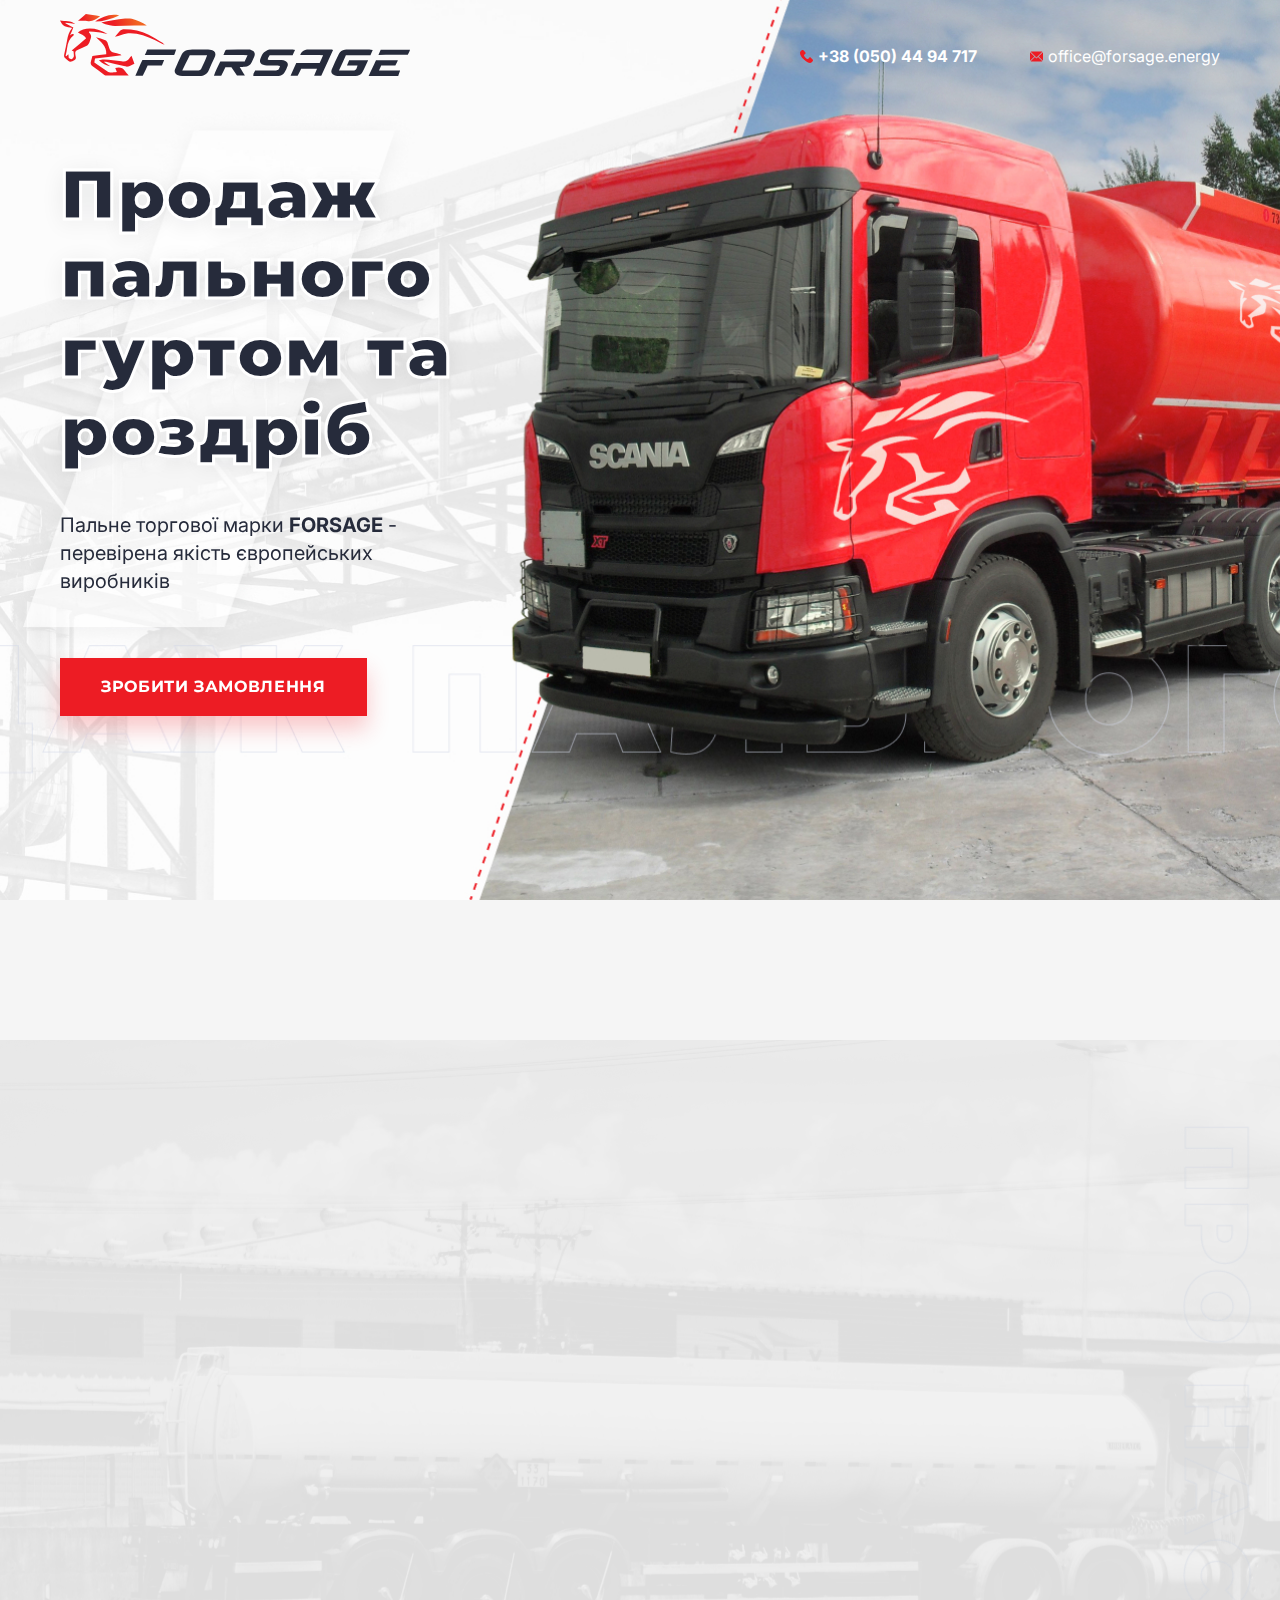
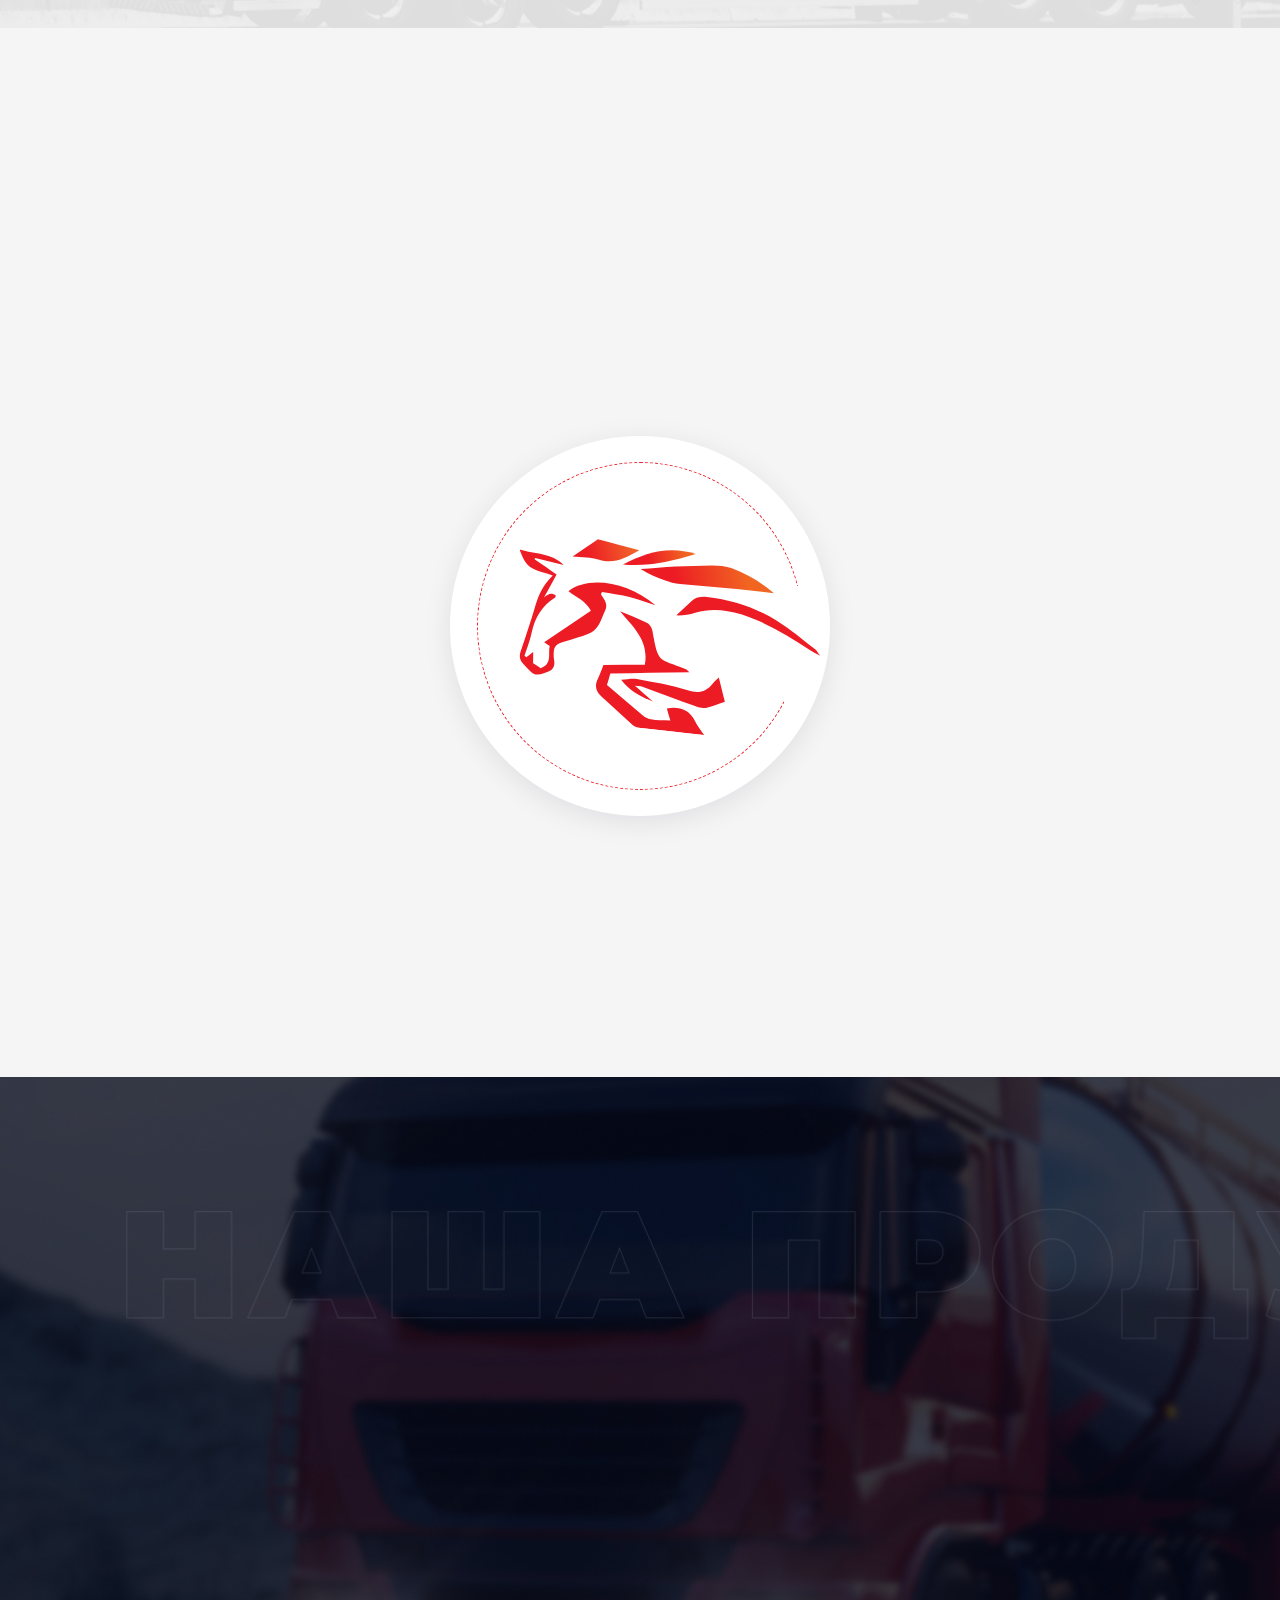
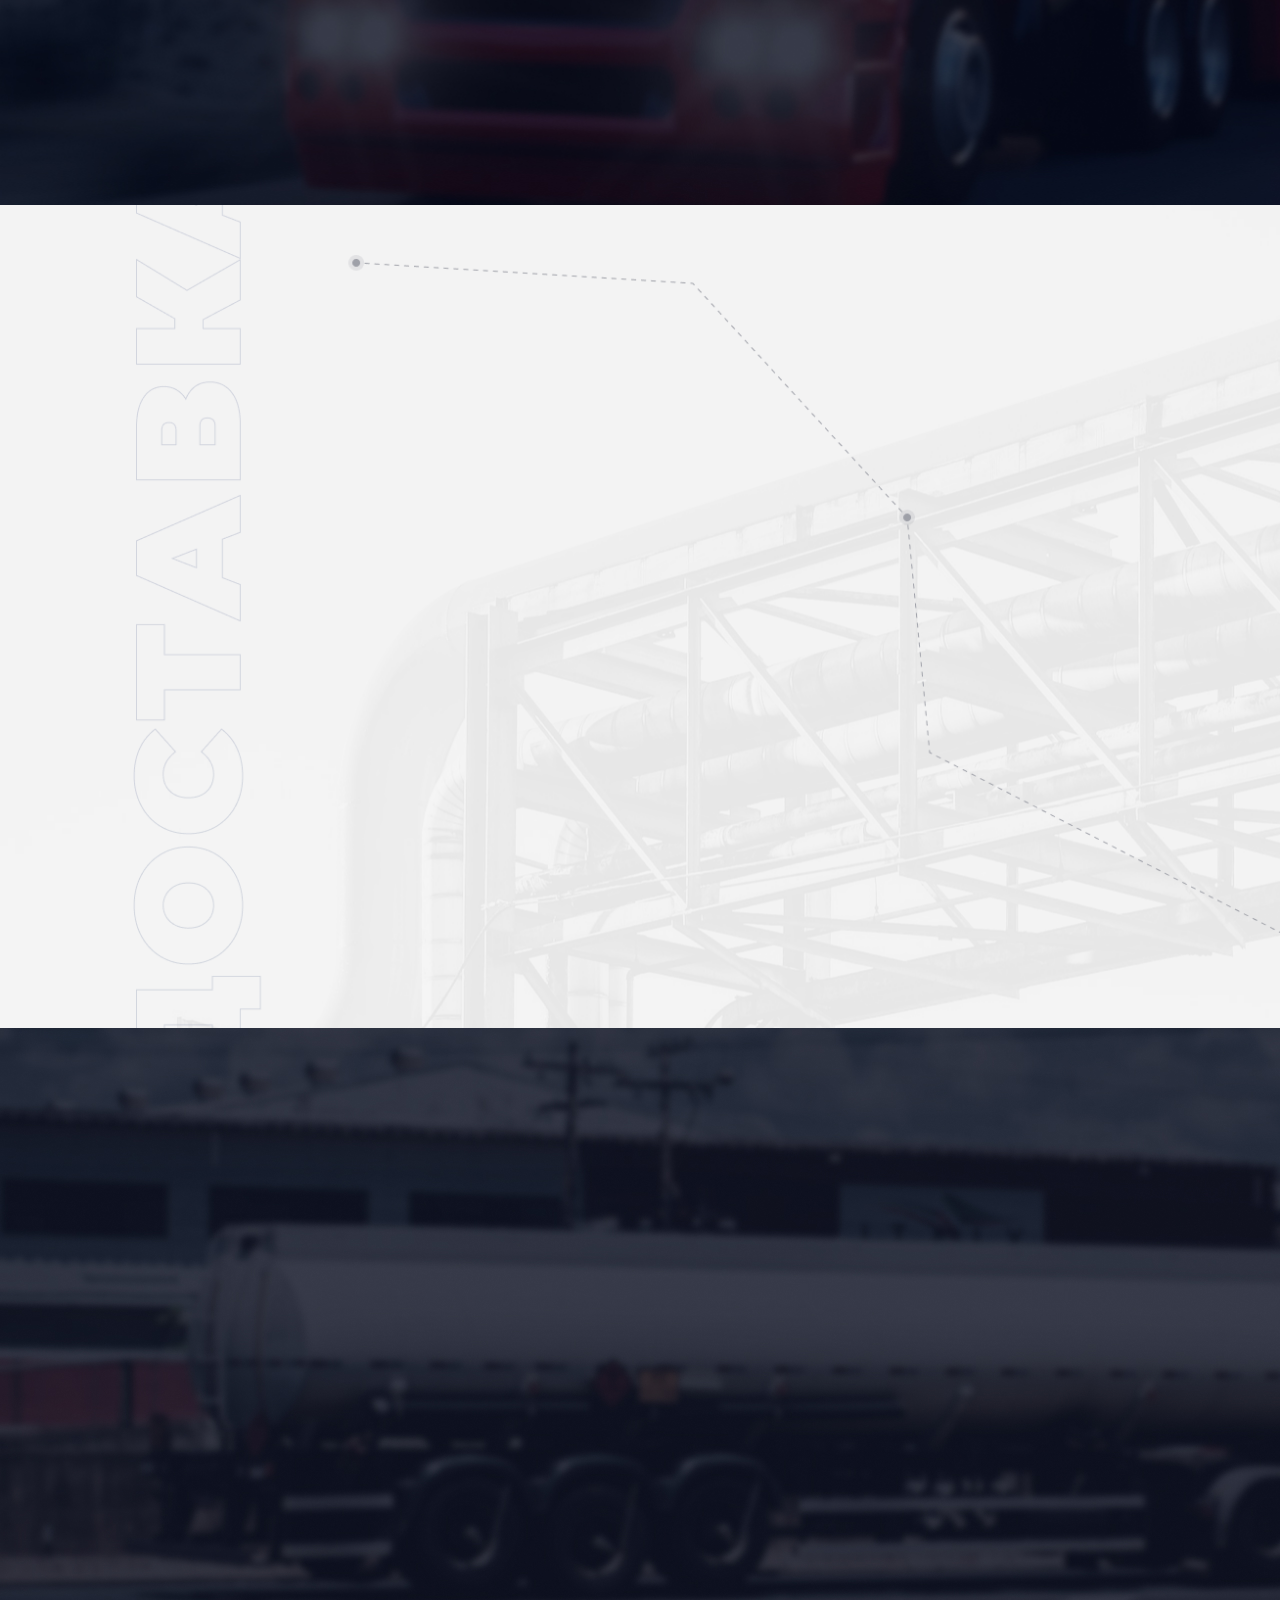
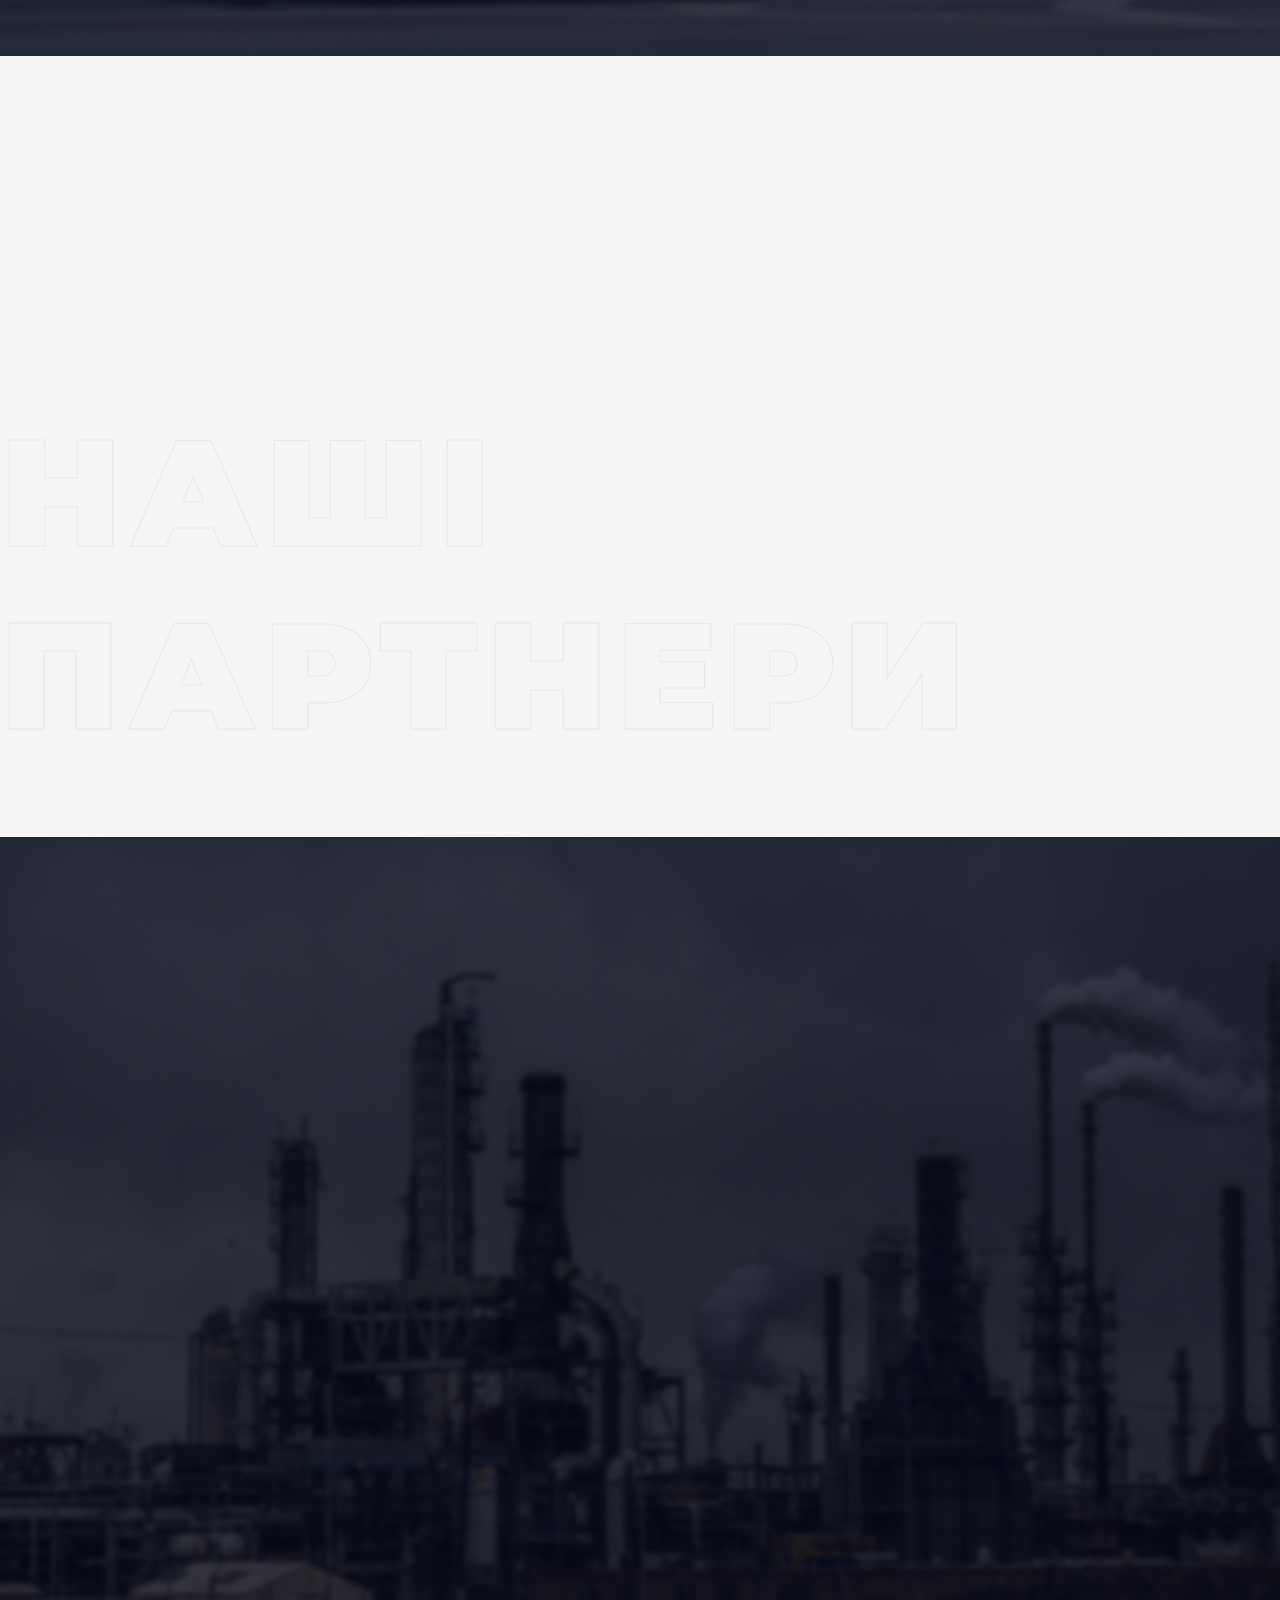
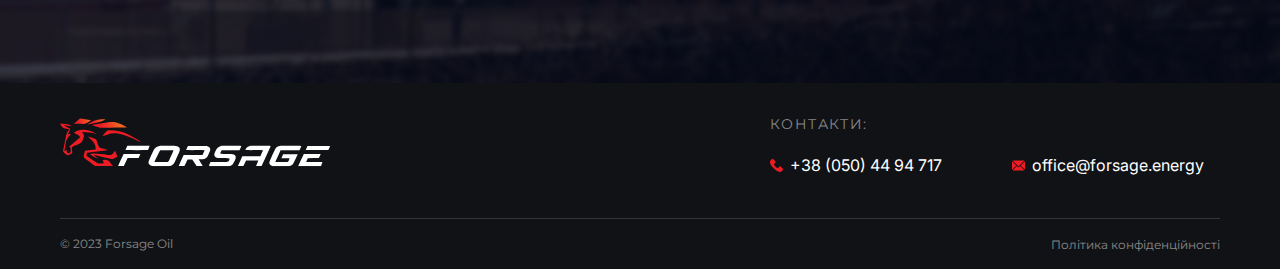
==== commit 0ec5b73f: "fix before" ====
--- a/preview/index.html
+++ b/preview/index.html
@@ -15,6 +15,7 @@
 <link href="https://fonts.googleapis.com/css2?family=Inter:wght@400;500;700&family=Montserrat:ital,wght@0,300;0,400;0,500;0,600;0,700;0,800;0,900;1,300;1,400;1,500;1,600;1,700;1,800;1,900&display=swap" rel="stylesheet">
 
 <link rel="stylesheet" href="../static/css/slick.min.css">
+<link rel="stylesheet" href="../static/css/aos.css">
 <link rel="stylesheet" href="../static/css/index.css">
 
 <link rel="shortcut icon" href="../static/images/general/favicon.ico"/>
@@ -45,32 +46,42 @@
     </div>
 </header>
 	<!--page-content-->
+	<style>
+		.hero{
+			background-image: url('../static/images/general/hero-bg.jpg');
+		}
+		@media screen and (max-width: 576px) {
+			.hero{
+				background-image: url('../static/images/general/mob-hero-bg.jpg');
+			}
+		}
+	</style>
 	<div class="page-content">
-		<section class="hero" style="background-image: url('../static/images/general/hero-bg.jpg')">
-			<div class="container">
-				<div class="hero-title">
+		<section class="hero">
+			<div class="container">
+				<div data-aos="fade-up" class="hero-title">
 					Продаж пального гуртом
 					та роздріб
 				</div>
-				<div class="hero-text">
+				<div data-aos="fade-up" class="hero-text">
 					Пальне торгової марки <b>FORSAGE</b> - перевірена якість європейських виробників
 				</div>
-				<div class="hero-link">
+				<div data-aos="fade-up" class="hero-link">
 					<a href="#" class="btn-primary">Зробити замовлення</a>
 				</div>
-				<div class="hero-scroll">
+				<div data-aos="fade-up" class="hero-scroll">
 					Листай вниз
 				</div>
 			</div>
 		</section>
 		<section class="about">
 			<div class="container-fluid">
-				<div class="title-section dn-d"><span>Про компанію</span></div>
 				<div class="about-wrap" style="background-image: url('../static/images/general/about-bg.png')">
-					<div class="about-media">
+					<div data-aos="fade-up" class="title-section dn-d"><span>Про компанію</span></div>
+					<div data-aos="fade-up" class="about-media">
 						<img src="../static/images/general/about-media.jpg" alt="about">
 					</div>
-					<div class="about-desc">
+					<div data-aos="fade-up" class="about-desc">
 						<div class="title-section dn-m"><span>Про компанію</span></div>
 						<div class="about-text">
 							Ми - українська компанія, що займаються, роздрібним та гуртовим продажем європейських <b>нафтопродуктів та скрапленого газу,</b> під брендом <b style="color: #ED1C24;">«FORSAGE»</b> , їх зберігання і транспортування, здійснюємо реалізацією товарів через магазини на власних АЗС.
@@ -87,9 +98,9 @@
 		</section>
 		<section class="advantages">
 			<div class="container">
-				<div class="title-section"><span>Наші переваги</span></div>
+				<div data-aos="fade-up" class="title-section"><span>Наші переваги</span></div>
 				<div class="advantages-wrap">
-					<div class="advantages-item">
+					<div data-aos="fade-up" class="advantages-item">
 						<div class="advantages-item__media">
 							<span>
 								<img src="../static/images/general/advantages-1.svg" alt="advantages">
@@ -98,7 +109,7 @@
 						<div class="advantages-item__title">Гарантована якість</div>
 						<div class="advantages-item__text">Усе пальне торгової марки FORSAGE сертифіковане за європейськими стандартами та проходить лабораторне дослідження.</div>
 					</div>
-					<div class="advantages-item">
+					<div data-aos="fade-up" class="advantages-item">
 						<div class="advantages-item__media">
 							<span>
 								<img src="../static/images/general/advantages-2.svg" alt="advantages">
@@ -107,7 +118,7 @@
 						<div class="advantages-item__title">Прямі поставки від виробника</div>
 						<div class="advantages-item__text">Компанія здійснює прямі поставки від Європейських НПЗ, що дає змогу забезпечити контроль якості продуктів та оптимальні ціни.</div>
 					</div>
-					<div class="advantages-item">
+					<div data-aos="fade-up" class="advantages-item">
 						<div class="advantages-item__media">
 							<span>
 								<img src="../static/images/general/advantages-3.svg" alt="advantages">
@@ -116,7 +127,7 @@
 						<div class="advantages-item__title">Зручна форма розрахунку</div>
 						<div class="advantages-item__text">Політикою компанію передбачаються усі доступні форми розрахунку, що визначаються в індивідуально порядку за домовленістю сторін.</div>
 					</div>
-					<div class="advantages-item">
+					<div data-aos="fade-up" class="advantages-item">
 						<div class="advantages-item__media">
 							<span>
 								<img src="../static/images/general/advantages-4.svg" alt="advantages">
@@ -134,11 +145,11 @@
 		</section>
 		<section class="product"  style="background-image: url('../static/images/general/producrtbg.jpg')">
 			<div class="container">
-				<div class="title-section">
+				<div data-aos="fade-up" class="title-section">
 					<span>Наша продукція</span>
 				</div>
 				<div class="product-wrap">
-					<div class="product-item">
+					<div data-aos="fade-up" class="product-item">
 						<div class="product-item__inner">
 							<div class="product-item__media" style=" background-color: rgba(254, 152, 13, .2)">
 								<span></span>
@@ -147,10 +158,12 @@
 							</div>
 							<div class="product-item__media-title " style="color: #FE980D; ">ГАЗ</div>
 						</div>
-						<div class="product-item__title">ГАЗ (пропан-бутан)</div>
-						<div class="product-item__text">FORSAG забезпечує гуртову реалізацію скрапленого вуглеводневого газу, який відповідає вимогам Європейського стандарту.</div>
-					</div>
-					<div class="product-item">
+						<div class="product-item__desc">
+							<div class="product-item__title">ГАЗ (пропан-бутан)</div>
+							<div class="product-item__text">FORSAG забезпечує гуртову реалізацію скрапленого вуглеводневого газу, який відповідає вимогам Європейського стандарту.</div>
+						</div>
+					</div>
+					<div data-aos="fade-up" class="product-item">
 						<div class="product-item__inner">
 							<div class="product-item__media" style=" background-color: rgba(0, 163, 255, .2)">
 								<span></span>
@@ -162,10 +175,12 @@
 								А92
 							</div>
 						</div>
-						<div class="product-item__title">БЕНЗИН (А95, А92)</div>
-						<div class="product-item__text">Наша ціль примножувати своїх клієнтів, тому надважливим є забезпечувати їх бензином, якість якого відповідає всім стандартам Євро-5.</div>
-					</div>
-					<div class="product-item">
+						<div class="product-item__desc">
+							<div class="product-item__title">БЕНЗИН (А95, А92)</div>
+							<div class="product-item__text">Наша ціль примножувати своїх клієнтів, тому надважливим є забезпечувати їх бензином, якість якого відповідає всім стандартам Євро-5.</div>
+						</div>
+					</div>
+					<div data-aos="fade-up" class="product-item">
 						<div class="product-item__inner">
 							<div class="product-item__media" style=" background-color: rgba(237, 28, 36, .2)">
 								<span></span>
@@ -174,8 +189,10 @@
 							</div>
 							<div class="product-item__media-title " style="color: #ED1C24; ">ДП</div>
 						</div>
-						<div class="product-item__title">ДИЗПАЛИВО (ДП)</div>
-						<div class="product-item__text">Ми ретельно вивчили ринок Європи та співпрацюємо лише з перевіреними виробниками дизельного пального та безсумнівно гарантуємо його якість класу не нижче Євро – 5.</div>
+						<div class="product-item__desc">
+							<div class="product-item__title">ДИЗПАЛИВО (ДП)</div>
+							<div class="product-item__text">Ми ретельно вивчили ринок Європи та співпрацюємо лише з перевіреними виробниками дизельного пального та безсумнівно гарантуємо його якість класу не нижче Євро – 5.</div>
+						</div>
 					</div>
 				</div>
 			</div>
@@ -183,10 +200,10 @@
 		<section class="delivery" style="background-image: url('../static/images/general/delivery-bg.png')">
 			<div class="container">
 				<div class="delivery-desc">
-					<div class="title-section">
+					<div data-aos="fade-up" class="title-section">
 						<span>Про доставку</span>
 					</div>
-					<div class="delivery-text">
+					<div data-aos="fade-up" class="delivery-text">
 						<p>
 							Для транспортування палива ми використовуємо власний сучасний сертифікований автопарк, автомобілями якого управляють лише досвідчені водії.
 						</p>
@@ -196,14 +213,14 @@
 						</p>
 					</div>
 				</div>
-				<div class="delivery-media">
+				<div data-aos="fade-up" class="delivery-media">
 					<img class="dn-m" src="../static/images/general/delivery-media.jpg" alt="delivery-media">
 				</div>
 			</div>
 		</section>
 		<section class="sale" style="background-image: url('../static/images/general/sale-bg.jpg')">
 			<div class="container">
-				<div class="sale-slider">
+				<div data-aos="fade-up" class="sale-slider">
 					<div class="slide">
 						<div class="sale-item">
 							<div class="title-section">
@@ -268,7 +285,7 @@
 						</div>
 					</div>
 				</div>
-				<div class="sale-slider__nav">
+				<div data-aos="fade-up" class="sale-slider__nav">
 					<div class="prev"><svg class="icon"><use xlink:href="#ic-left"></use></svg></div>
 					<div class="next"><svg class="icon"><use xlink:href="#ic-right"></use></svg></div>
 				</div>
@@ -276,12 +293,12 @@
 		</section>
 		<section class="partner">
 			<div class="container">
-				<div class="title-section">
+				<div data-aos="fade-up" class="title-section">
 					<span>
 						Наші партнери
 					</span>
 				</div>
-				<div class="partner-slider">
+				<div data-aos="fade-up" class="partner-slider">
 					<div class="slide">
 						<img src="../static/images/general/logo-1.png" alt="logo">
 					</div>
@@ -343,15 +360,124 @@
 						<img src="../static/images/general/logo-1.png" alt="logo">
 					</div>
 				</div>
-				<div class="partner-slider__nav">
+				<div data-aos="fade-up" class="partner-slider__nav">
 					<div class="prev"><svg class="icon"><use xlink:href="#ic-left"></use></svg></div>
 					<div class="next"><svg class="icon"><use xlink:href="#ic-right"></use></svg></div>
 				</div>
 			</div>
+			<div class="bg-text">
+				Наші партнери
+			</div>
+		</section>
+		<section class="order" style="background-image: url('../static/images/general/order-bg.jpg')">
+			<div class="container">
+				<div class="order-top">
+					<div data-aos="fade-up" class="title-section">
+						<span>
+							Заявка
+						</span>
+					</div>
+					<div data-aos="fade-up" class="text-section">
+						Для транспортування палива ми використовуємо власний сучасний сертифікований автопарк, автомобілями якого управляють лише досвідчені водії.
+					</div>
+				</div>
+				<div class="order-form">
+					<form action="#">
+						<div data-aos="fade-up" class="order-form__item">
+							<div class="order-form__title">Замовлення:</div>
+							<div class="select-block">
+								<label><span>Тип палива</span></label>
+								<span class="select-block__title">Виберіть тип палива</span>
+								<ul>
+									<li>Бензин</li>
+									<li>Газ</li>
+									<li>Дизель</li>
+								</ul>
+								<input type="text" class="select select-type" name="тип палива" required>
+							</div>
+							<div class="select-block">
+								<label><span>Пункт вивантаження</span></label>
+								<span class="select-block__title">Пункт вивантаження</span>
+								<ul>
+									<li>Пункт 1</li>
+									<li>Пункт 2</li>
+									<li>Пункт 3</li>
+								</ul>
+								<input type="text" class="select" name="Пункт вивантаження">
+							</div>
+							<div class="select-block">
+								<label><span>Об’єм</span></label>
+								<span class="select-block__title">Вкажіть об’єм</span>
+								<ul>
+									<li>Об’єм 1</li>
+									<li>Об’єм 2</li>
+									<li>Об’єм 3</li>
+								</ul>
+								<input type="text" class="select" name="Об’єм">
+							</div>
+							<div class="modal-group">
+								<label for="order-checkbox">Самовивіз</label>
+								<input type="checkbox" class="checkbox" id="order-checkbox">
+							</div>
+						</div>
+						<div data-aos="fade-up" class="order-form__item">
+							<div class="order-form__title">Особисті дані:</div>
+							<label class="label">
+								<span>Ім’я</span>
+								<input type="text" name="Iм’я" placeholder="Ваше ім’я">
+							</label>
+							<label class="label">
+								<span>Телефон</span>
+								<input type="text" name="Телефон" placeholder="Вкажіть номер телефону">
+							</label>
+							<label class="label">
+								<span>Email</span>
+								<input type="text" name="Email" placeholder="Вкажіть електронну адресу">
+							</label>
+						</div>
+						<div data-aos="fade-up" class="order-form__button">
+							<button type="submit" class="btn-primary">
+								Відправити
+							</button>
+						</div>
+					</form>
+				</div>
+			</div>
 		</section>
 	</div>
 	<!--page-content-->
-	<footer class="footer" id="footer"></footer>
+	<footer class="footer" id="footer">
+    <div class="container">
+        <div class="footer-top">
+            <div class="footer-logo"><a href="#"><img src="../static/images/general/logo-white.svg" alt="logo"></a></div>
+            <div class="footer-contact">
+                <div class="footer-contact__title">
+                    Контакти:
+                </div>
+                <a href="tel:+380504494717" class="footer-phone" target="_blank">
+                    <svg class="icon">
+                        <use xlink:href="#ic-phone"></use>
+                    </svg>
+                    +38 (050) 44 94 717
+                </a>
+                <a href="mailto:office@forsage.energy" class="footer-email" target="_blank">
+                    <svg class="icon">
+                        <use xlink:href="#ic-email"></use>
+                    </svg>
+                    office@forsage.energy
+                </a>
+            </div>
+        </div>
+        <div class="footer-bottom">
+            <div class="footer-copy">
+                © 2023 Forsage Oil
+            </div>
+            <div class="footer-link">
+                <a href="#">Політика конфіденційності</a>
+            </div>
+        </div>
+    </div>
+</footer>
 </div>
 <!--end-page-wrapper-->
 <div class="hidden">
@@ -362,7 +488,6 @@
     <script type="text/javascript" src="../static/js/jquery.min.js"></script>
     <script type="text/javascript" src="../static/js/aos.min.js"></script>
     <script type="text/javascript" src="../static/js/slick.min.js"></script>
-
 <!-- endbuild -->
 <script  type="text/javascript" src="../static/js/common.js"></script>
 
--- a/static/css/index.css
+++ b/static/css/index.css
@@ -159,7 +159,7 @@
 
 @media (min-width: 1440px) {
   .container {
-    max-width: 1200px;
+    max-width: 1230px;
     padding-right: 0;
     padding-left: 0; } }
 
@@ -252,12 +252,12 @@
 
 textarea {
   display: inline-block;
-  font-family: "Montserrat", sans-serif;
+  font-family: "Inter", sans-serif;
   font-weight: 400;
   font-style: normal;
   font-size: 13px;
   line-height: 18px;
-  color: #1E1E1E;
+  color: #4A4D59;
   padding: 15px;
   width: 100%;
   background: #FFFFFF;
@@ -270,17 +270,17 @@
 
 input {
   display: inline-block;
-  font-family: "Montserrat", sans-serif;
+  font-family: "Inter", sans-serif;
   font-weight: 400;
   font-style: normal;
   font-size: 13px;
   line-height: 18px;
-  color: #1E1E1E;
+  color: #4A4D59;
   padding: 15px;
   width: 100%;
   background: #FFFFFF;
   border: 1px solid #E2E2E2;
-  border-radius: 4px;
+  border-radius: 0;
   text-overflow: ellipsis;
   outline: none; }
 
@@ -369,64 +369,6 @@
   .subtitle-section.subtitle-section__white {
     color: #ffffff; }
 
-ol {
-  list-style: none;
-  counter-reset: item; }
-  ol li {
-    font-weight: 700;
-    font-size: 16px;
-    line-height: 36px;
-    color: #1E1E1E;
-    padding-left: 48px;
-    position: relative;
-    counter-increment: item; }
-    ol li:before {
-      position: absolute;
-      top: 50%;
-      margin-top: -15px;
-      left: 0;
-      content: counter(item);
-      width: 31px;
-      height: 31px;
-      display: flex;
-      justify-content: center;
-      align-items: center;
-      flex-direction: column;
-      border-radius: 50%;
-      color: #ffffff;
-      background: #FF7B0F;
-      font-weight: 700;
-      font-size: 16px;
-      line-height: 16px; }
-
-.tab-item {
-  visibility: hidden;
-  position: absolute;
-  left: -9999px;
-  top: -9999px;
-  margin-top: 50px;
-  opacity: 0;
-  transition: margin-top 0.7s ease, opacity 0.4s ease; }
-  .tab-item.active {
-    visibility: visible;
-    position: relative;
-    left: 0;
-    top: 0;
-    margin-top: 0;
-    opacity: 1; }
-
-@media screen and (max-width: 1200px) {
-  html {
-    font-size: calc((100vw / 12) / 10); } }
-
-@media screen and (max-width: 992px) {
-  html {
-    font-size: calc((100vw / 12) / 10); } }
-
-.hero-test-text {
-  font-size: 1.4rem;
-  line-height: 1.2; }
-
 @media screen and (min-width: 992px) {
   .dn-d {
     display: none; } }
@@ -449,7 +391,8 @@
     align-items: center; }
   .header-contact {
     display: flex;
-    flex-wrap: wrap; }
+    flex-wrap: wrap;
+    padding-top: 23px; }
     .header-contact a {
       font-family: "Inter", sans-serif;
       font-style: normal;
@@ -473,66 +416,68 @@
         color: #ED1C24; }
 
 .footer {
-  background: #ffffff; }
-  .footer .container {
+  background: #111215;
+  padding: 34px 0 0; }
+  .footer-top {
     display: flex;
     justify-content: space-between;
-    flex-wrap: wrap;
-    align-items: flex-start; }
-  .footer-top {
-    padding: 38px 0 42px; }
-  .footer-logo {
-    display: flex; }
-    .footer-logo__text {
-      margin-left: 25px;
-      padding-left: 13px;
-      padding-top: 8px;
-      font-weight: 500;
+    padding-bottom: 41px;
+    border-bottom: 1px solid rgba(255, 255, 255, 0.15); }
+  .footer-contact {
+    display: flex;
+    max-width: 450px;
+    flex-wrap: wrap; }
+    .footer-contact__title {
+      font-family: "Montserrat", sans-serif;
+      font-style: normal;
+      font-weight: 400;
       font-size: 14px;
-      line-height: 20px;
-      color: #2C2C2C;
-      border-left: 1px solid #E2E2E2;
-      display: flex;
-      align-items: center; }
-      .footer-logo__text span {
-        display: inline-block;
-        max-width: 150px; }
-  .footer-service-nav {
-    max-width: 340px;
-    padding-top: 10px;
-    border-right: 1px solid #E2E2E2; }
-    .footer-service-nav ul {
-      display: flex;
-      flex-wrap: wrap; }
-    .footer-service-nav li {
-      width: 50%;
-      line-height: 1;
-      margin-bottom: 10px; }
-    .footer-service-nav a {
-      font-weight: 700;
-      font-size: 14px;
-      line-height: 20px;
-      color: #2C2C2C; }
-  .footer-nav {
-    max-width: 200px; }
-    .footer-nav ul {
-      display: flex;
-      flex-wrap: wrap; }
-    .footer-nav li {
-      width: 50%; }
-    .footer-nav a {
-      font-weight: 500;
-      font-size: 14px;
-      line-height: 20px;
-      color: #2C2C2C; }
+      line-height: 14px;
+      letter-spacing: 0.1em;
+      text-transform: uppercase;
+      color: rgba(255, 255, 255, 0.5);
+      margin-bottom: 20px;
+      width: 100%; }
+    .footer-contact a {
+      font-family: "Inter", sans-serif;
+      font-style: normal;
+      font-weight: 400;
+      font-size: 16px;
+      line-height: 19px;
+      display: inline-flex;
+      justify-content: center;
+      align-items: center;
+      color: #FFFFFF;
+      margin-right: 70px; }
+      .footer-contact a:hover {
+        color: #ED1C24; }
+      .footer-contact a:last-of-type {
+        margin-right: 0; }
+      .footer-contact a .icon {
+        width: 13px;
+        height: 13px;
+        fill: #ED1C24;
+        margin-right: 7px; }
   .footer-bottom {
-    border-top: 1px solid #E2E2E2;
-    padding: 20px 0 25px; }
-    .footer-bottom a {
-      font-weight: 400;
-      font-size: 13px;
-      line-height: 18px;
-      color: #818181; }
+    display: flex;
+    justify-content: space-between;
+    align-items: center;
+    padding: 10px 0; }
+  .footer-copy {
+    font-weight: 400;
+    font-size: 12px;
+    line-height: 12px;
+    color: rgba(255, 255, 255, 0.5); }
+  .footer-link a {
+    font-weight: 400;
+    font-size: 12px;
+    line-height: 12px;
+    color: rgba(255, 255, 255, 0.5);
+    margin-right: 15px; }
+    .footer-link a:last-of-type {
+      margin-right: 0; }
+    .footer-link a:hover {
+      color: #ED1C24; }
 
 .popup {
   position: fixed;
@@ -644,7 +589,8 @@
 
 .hero {
   padding: 155px 0 70px;
-  background-size: cover; }
+  background-size: cover;
+  background-position: center; }
   .hero-title {
     font-family: "Montserrat Black";
     font-style: normal;
@@ -667,7 +613,7 @@
     color: #262B3B;
     margin-bottom: 63px; }
   .hero-link {
-    margin-bottom: 89px; }
+    margin-bottom: 84px; }
   .hero-scroll {
     position: relative;
     padding-left: 35px; }
@@ -698,7 +644,7 @@
   line-height: 183px;
   letter-spacing: 0.05em;
   text-transform: uppercase;
-  -webkit-text-stroke: 1px #A5ADC2;
+  -webkit-text-stroke: 1px rgba(207, 213, 227, 0.45);
   transform: rotate(90deg); }
 
 .about {
@@ -707,6 +653,11 @@
     display: flex;
     align-items: center;
     padding: 30px; }
+  .about .title-section {
+    padding-top: 15px; }
+    .about .title-section span:after {
+      margin-top: -56px;
+      right: -53px; }
   .about-desc {
     padding: 0 70px; }
   .about .container-fluid {
@@ -723,7 +674,7 @@
     top: 250px; }
 
 .advantages {
-  padding: 0 0 130px; }
+  padding: 0 0 80px; }
   .advantages .title-section {
     text-align: center;
     position: relative;
@@ -731,7 +682,7 @@
     .advantages .title-section span:after {
       left: 0;
       right: 0;
-      margin: -63px auto 0; }
+      margin: -60px auto 0; }
   .advantages .container {
     position: relative; }
   .advantages-wrap {
@@ -796,7 +747,7 @@
       line-height: 28px;
       color: #4A4D59; }
   .advantages-bg {
-    margin-top: 60px;
+    margin-top: 43px;
     position: absolute;
     width: 600px;
     height: 600px;
@@ -809,7 +760,7 @@
       left: 50%;
       z-index: 3;
       position: absolute;
-      transform: translate(-45%, -40%); }
+      transform: translate(-42%, -44%); }
     .advantages-bg span {
       position: absolute;
       z-index: 2;
@@ -837,16 +788,18 @@
       border: 1px dashed #ED1C24; }
 
 .product {
-  padding: 140px 0 130px; }
+  padding: 140px 0 108px;
+  background-size: cover;
+  background-repeat: no-repeat; }
   .product .title-section {
     text-align: center;
     position: relative;
     z-index: 3;
-    margin-bottom: 70px; }
+    margin-bottom: 85px; }
     .product .title-section span:after {
       left: 0;
       right: 0;
-      margin: -63px auto 0; }
+      margin: -60px auto 0; }
   .product-wrap {
     display: flex;
     flex-wrap: wrap; }
@@ -969,13 +922,19 @@
     transform: rotate(0deg); } }
 
 .delivery {
+  background-size: cover;
+  background-repeat: no-repeat;
   padding: 140px 0; }
   .delivery .container {
     display: flex;
     justify-content: space-between; }
-  .delivery .title-section span:after {
-    right: auto;
-    left: -35px; }
+  .delivery .title-section {
+    padding-top: 26px;
+    margin-bottom: 48px; }
+    .delivery .title-section span:after {
+      right: auto;
+      left: -50px;
+      margin-top: -65px; }
   .delivery-desc {
     width: 50%;
     max-width: 550px; }
@@ -994,7 +953,7 @@
       font-size: 20px;
       line-height: 32px;
       color: #262B3B;
-      margin-bottom: 29px; }
+      margin-bottom: 22px; }
       .delivery-text p:last-of-type {
         margin-bottom: 0; }
   .delivery-media {
@@ -1002,27 +961,33 @@
     max-width: 600px; }
 
 .sale {
-  padding: 0; }
+  padding: 0;
+  background-size: cover;
+  background-repeat: no-repeat; }
   .sale .container {
     position: relative; }
+  .sale .slick-list {
+    width: calc(100% + 120px);
+    margin: 0 -60px; }
   .sale .slide {
     padding: 140px 0; }
     .sale .slide .title-section {
       max-width: 656px;
       margin-bottom: 0px; }
       .sale .slide .title-section span:after {
-        left: -35px;
+        left: -60px;
         right: auto;
-        top: 0;
+        top: -20px;
         margin-top: 0; }
     .sale .slide .subtitle-section {
-      margin: -20px 0 40px; }
+      margin: -8px 0 40px; }
   .sale-item {
-    position: relative; }
+    position: relative;
+    padding: 0 60px; }
     .sale-item__text {
       position: absolute;
       top: 0;
-      right: 0;
+      right: 60px;
       font-family: "Inter", sans-serif;
       font-style: normal;
       font-weight: 400;
@@ -1034,7 +999,7 @@
   .sale-slider__nav {
     display: flex;
     position: absolute;
-    bottom: 140px;
+    bottom: 150px;
     right: 23px; }
 
 .prev, .next {
@@ -1070,7 +1035,13 @@
     left: 8px; }
 
 .partner {
-  padding: 140px 0; }
+  padding: 140px 0;
+  overflow: hidden; }
+  .partner .container {
+    position: relative; }
+  .partner .title-section span:after {
+    left: -35px;
+    right: auto; }
   .partner .slick-list {
     padding: 0 -15px; }
   .partner .slick-slide {
@@ -1091,3 +1062,482 @@
       background: #FFFFFF;
       box-shadow: 0px 17px 44px rgba(18, 28, 43, 0.11);
       border-color: #fff; }
+  .partner .bg-text {
+    transform: rotate(0);
+    position: absolute;
+    bottom: 70px;
+    right: -100px; }
+  .partner .partner-slider__nav {
+    position: absolute;
+    z-index: 2;
+    display: flex;
+    top: 40px;
+    right: 23px; }
+    .partner .partner-slider__nav .prev .icon, .partner .partner-slider__nav .next .icon {
+      stroke: #ED1C24;
+      fill: #ED1C24; }
+    .partner .partner-slider__nav .prev:before, .partner .partner-slider__nav .next:before {
+      border-color: #ED1C24; }
+
+.order {
+  padding: 130px 0;
+  background-size: cover; }
+  .order-top {
+    display: flex;
+    justify-content: space-between;
+    align-items: center;
+    margin-bottom: 50px; }
+  .order .title-section {
+    margin-bottom: 0; }
+    .order .title-section span:after {
+      left: -35px;
+      right: auto; }
+  .order .text-section {
+    max-width: 646px;
+    font-family: "Inter", sans-serif;
+    font-style: normal;
+    font-weight: 400;
+    font-size: 16px;
+    line-height: 28px;
+    text-align: right;
+    color: #BEC1CC; }
+  .order-form__item {
+    display: flex;
+    flex-wrap: wrap;
+    margin: 0 -15px 64px; }
+  .order-form__title {
+    width: 100%;
+    font-weight: 400;
+    font-size: 14px;
+    line-height: 14px;
+    letter-spacing: 0.1em;
+    text-transform: uppercase;
+    color: #FFFFFF;
+    opacity: 0.5;
+    margin: 0 15px 20px; }
+  .order-form__button {
+    text-align: right; }
+  .order .select-block {
+    width: calc(33.333% - 30px);
+    position: relative;
+    margin: 0 15px 0; }
+    .order .select-block ul {
+      position: absolute;
+      opacity: 0;
+      top: 100%;
+      left: 0;
+      visibility: hidden;
+      z-index: -1;
+      width: 100%;
+      padding: 5px 30px;
+      background: #fff; }
+      .order .select-block ul.active {
+        z-index: 2;
+        opacity: 1;
+        visibility: visible; }
+      .order .select-block ul li {
+        cursor: pointer; }
+    .order .select-block input {
+      opacity: 0;
+      visibility: hidden;
+      z-index: -1;
+      position: absolute; }
+  .order label {
+    width: 100%;
+    font-family: "Inter", sans-serif;
+    font-style: normal;
+    font-weight: 400;
+    font-size: 14px;
+    line-height: 14px;
+    color: #FFFFFF;
+    display: block; }
+    .order label span {
+      display: block;
+      margin-bottom: 10px; }
+  .order .select-block__title {
+    width: 100%;
+    font-family: "Inter", sans-serif;
+    font-style: normal;
+    font-weight: 400;
+    font-size: 16px;
+    line-height: 16px;
+    color: #4A4D59;
+    padding: 22px 30px;
+    display: block;
+    background: #fff; }
+  .order .label {
+    width: calc(33.333% - 30px);
+    margin: 0 15px 0; }
+    .order .label input {
+      font-family: "Inter", sans-serif;
+      font-style: normal;
+      font-weight: 400;
+      font-size: 16px;
+      line-height: 16px;
+      padding: 22px 30px;
+      color: #4A4D59;
+      display: block; }
+  .order .modal-group {
+    width: calc(33.333% - 30px);
+    margin: 15px 15px 0 calc(33.333% + 15px);
+    position: relative; }
+    .order .modal-group input {
+      opacity: 0;
+      visibility: hidden;
+      z-index: -1;
+      position: absolute; }
+
+@media screen and (max-width: 1720px) {
+  .about .bg-text {
+    right: -180px;
+    top: 280px;
+    font-size: 90px;
+    line-height: 90px; } }
+
+@media screen and (max-width: 1510px) {
+  .about-media {
+    width: 50%; }
+    .about-media img {
+      width: 100%; }
+  .about-desc {
+    padding: 0 30px;
+    max-width: 630px;
+    width: 50%; } }
+
+@media screen and (max-width: 1440px) {
+  .about .title-section {
+    font-size: 50px;
+    line-height: 55px;
+    margin-bottom: 40px; }
+    .about .title-section span:after {
+      width: 110px;
+      height: 106px; }
+  .advantages-item:nth-of-type(2n+1) {
+    margin-right: 300px; }
+  .advantages-bg {
+    width: 380px;
+    height: 380px; }
+    .advantages-bg:before {
+      width: 380px;
+      height: 380px; }
+    .advantages-bg:after {
+      width: 326px;
+      height: 328px; }
+    .advantages-bg img {
+      width: 330px; }
+    .advantages-bg span {
+      width: 20px;
+      height: 122px;
+      right: 26px;
+      top: 150px; }
+  .delivery .title-section {
+    padding-left: 40px;
+    font-size: 50px;
+    line-height: 55px;
+    margin-bottom: 40px;
+    -webkit-text-stroke: 2px #fff; }
+  .delivery-media {
+    width: 50%; }
+    .delivery-media img {
+      width: 100%; }
+  .delivery-desc {
+    padding-right: 30px; }
+  .sale .slick-slider {
+    overflow: hidden; }
+  .sale .slick-list {
+    margin: 0;
+    width: 100%; }
+  .sale .sale-item {
+    padding: 0;
+    position: relative; }
+    .sale .sale-item__text {
+      right: 0; }
+  .sale .sale-slider__nav {
+    right: 35px; }
+  .sale .slide .title-section {
+    padding-left: 60px; }
+  .sale .slide .subtitle-section {
+    padding-left: 60px; }
+  .sale .slide .sale-item__link {
+    padding-left: 60px; } }
+
+@media screen and (max-width: 1200px) {
+  .header-contact a {
+    color: #262B3B;
+    font-weight: 700;
+    -webkit-text-stroke: .5px #fff; } }
+
+@media screen and (max-width: 992px) {
+  .hero {
+    padding: 90px 0 1px; }
+    .hero-title {
+      font-size: 50px;
+      line-height: 59px;
+      max-width: 320px; }
+    .hero-text {
+      max-width: 240px; }
+    .hero-scroll {
+      display: none; }
+  .title-section {
+    font-size: 30px;
+    line-height: 30px;
+    -webkit-text-stroke: 1px #fff; }
+    .title-section span:after {
+      width: 52px;
+      height: 54px;
+      margin: -28px auto 0; }
+  .about {
+    padding: 0; }
+    .about .about .bg-text {
+      right: -200px;
+      top: 60%; }
+    .about-wrap {
+      flex-wrap: wrap;
+      padding: 60px 15px 60px; }
+    .about-text {
+      font-size: 16px;
+      line-height: 26px; }
+      .about-text p {
+        margin-bottom: 16px; }
+    .about-desc {
+      padding: 0;
+      width: 100%;
+      max-width: 100%; }
+    .about .title-section {
+      width: 100%;
+      text-align: center;
+      -webkit-text-stroke: 1px #fff;
+      font-size: 30px;
+      line-height: 30px; }
+      .about .title-section span:after {
+        width: 52px;
+        height: 54px;
+        right: 0;
+        left: 0;
+        margin: -28px auto 0; }
+    .about-media {
+      margin: 0 auto 20px;
+      width: 100%;
+      max-width: 600px; }
+  .advantages {
+    padding: 60px 0 60px; }
+    .advantages .title-section span:after {
+      margin: -28px auto 0; }
+    .advantages-item {
+      justify-content: space-between;
+      align-items: center;
+      max-width: calc(50% - 30px);
+      margin-bottom: 30px; }
+      .advantages-item:nth-of-type(2n+1) {
+        margin-right: 30px;
+        text-align: left; }
+      .advantages-item__media {
+        width: 70px;
+        margin-bottom: 5px; }
+        .advantages-item__media span {
+          width: 70px;
+          height: 70px; }
+          .advantages-item__media span:before {
+            width: 60px;
+            height: 60px; }
+          .advantages-item__media span:after {
+            width: 70px;
+            height: 70px; }
+          .advantages-item__media span img {
+            width: 34px;
+            height: 34px; }
+      .advantages-item__title {
+        width: calc(100% - 90px);
+        font-size: 16px;
+        line-height: 28px; }
+    .advantages-bg {
+      margin: 30px auto 0;
+      position: relative;
+      top: 0;
+      left: 0;
+      transform: translate(0); }
+  .product {
+    padding: 60px 0 30px; }
+    .product .title-section span:after {
+      margin: -28px auto 0; }
+    .product-wrap {
+      margin: 0 -15px; }
+    .product-item {
+      width: 50%;
+      max-width: 50%;
+      padding: 0 15px;
+      text-align: left;
+      display: flex;
+      align-items: flex-start;
+      margin-bottom: 30px; }
+      .product-item__inner {
+        height: 110px; }
+      .product-item__desc {
+        padding-left: 30px; }
+      .product-item__title {
+        font-size: 16px;
+        line-height: 24px; }
+      .product-item__text {
+        font-size: 14px;
+        line-height: 22px; }
+  .delivery {
+    padding: 60px 0; }
+    .delivery-desc {
+      width: 100%;
+      max-width: 100%;
+      padding-right: 0; }
+    .delivery-text {
+      width: 100%;
+      max-width: 100%;
+      font-size: 14px;
+      line-height: 26px; }
+      .delivery-text p {
+        font-size: 14px;
+        line-height: 26px;
+        margin-bottom: 16px; }
+      .delivery-text img {
+        width: 100%;
+        max-width: 500px;
+        display: block;
+        margin-bottom: 16px; }
+    .delivery-media {
+      display: none; }
+    .delivery .title-section {
+      font-size: 30px;
+      padding-left: 20px;
+      line-height: 30px;
+      -webkit-text-stroke: 1px #fff; }
+      .delivery .title-section span:after {
+        margin-top: -28px;
+        left: -20px; }
+  .footer-contact {
+    max-width: 400px; }
+    .footer-contact a {
+      margin-right: 15px; }
+  .sale .slide {
+    padding: 60px 0 80px; }
+    .sale .slide .title-section {
+      padding-left: 20px; }
+      .sale .slide .title-section span:after {
+        left: -20px; }
+    .sale .slide .subtitle-section {
+      margin: 0 0 20px;
+      padding-left: 0;
+      font-size: 20px;
+      line-height: 25px;
+      display: flex;
+      align-items: flex-end; }
+      .sale .slide .subtitle-section span {
+        font-size: 60px;
+        line-height: 60px;
+        margin-left: 5px; }
+    .sale .slide .sale-item__link {
+      padding-left: 0; }
+    .sale .slide .sale-item__text {
+      right: 0;
+      position: relative;
+      text-align: left;
+      margin-bottom: 20px; }
+  .sale .sale-slider__nav {
+    margin: 0 0 0;
+    display: flex;
+    position: relative;
+    bottom: 20px;
+    right: 0;
+    width: 100%;
+    justify-content: space-between; }
+  .prev:before, .next:before {
+    width: 35px;
+    height: 35px;
+    margin-top: -24px; }
+  .prev:before {
+    left: -10px; }
+  .next:before {
+    left: 15px; }
+  .partner {
+    padding: 60px 0; }
+    .partner .title-section {
+      padding-left: 50px; }
+    .partner .slide {
+      height: 100px; }
+    .partner .partner-slider__nav {
+      position: relative;
+      left: 0;
+      right: 0;
+      display: flex;
+      top: 0;
+      width: 100%;
+      justify-content: space-between; }
+  .order-top {
+    flex-wrap: wrap; }
+  .order .title-section {
+    padding-left: 50px;
+    margin-bottom: 40px; }
+  .order .text-section {
+    width: 100%;
+    text-align: left;
+    max-width: 100%;
+    font-size: 14px;
+    line-height: 14px; }
+  .order .select-block {
+    width: calc(50% - 30px);
+    margin-bottom: 10px; }
+  .order .label {
+    width: calc(50% - 30px);
+    margin-bottom: 10px; } }
+
+@media screen and (max-width: 768px) {
+  .header-logo {
+    width: 200px; }
+    .header-logo img {
+      width: 100%; }
+  .header-contact {
+    flex-direction: column; }
+    .header-contact a {
+      margin-left: 0;
+      margin-bottom: 5px; }
+  .hero-title {
+    font-size: 29px;
+    line-height: 29px;
+    -webkit-text-stroke: 1px #fff; }
+  .product-item {
+    width: 100%;
+    max-width: 100%; } }
+
+@media screen and (max-width: 576px) {
+  .hero {
+    padding: 90px 0 20px; }
+    .hero-text {
+      font-size: 16px;
+      line-height: 22px;
+      -webkit-text-stroke: .2px #fff;
+      max-width: 112px; }
+  .btn-primary, .btn-secondary {
+    font-size: 14px; }
+  .advantages .title-section {
+    padding-left: 20px;
+    text-align: left; }
+    .advantages .title-section span:after {
+      right: auto;
+      left: -20px; }
+  .advantages-item {
+    max-width: 100%;
+    width: 100%; } }
+
+@media screen and (max-width: 480px) {
+  .advantages-bg {
+    height: 290px;
+    width: 290px; }
+    .advantages-bg span {
+      width: 10px;
+      height: 69px;
+      right: 10px;
+      top: 126px; }
+    .advantages-bg:before {
+      height: 290px;
+      width: 290px; }
+    .advantages-bg:after {
+      height: 264px;
+      width: 264px; }
+    .advantages-bg img {
+      width: 250px; } }
